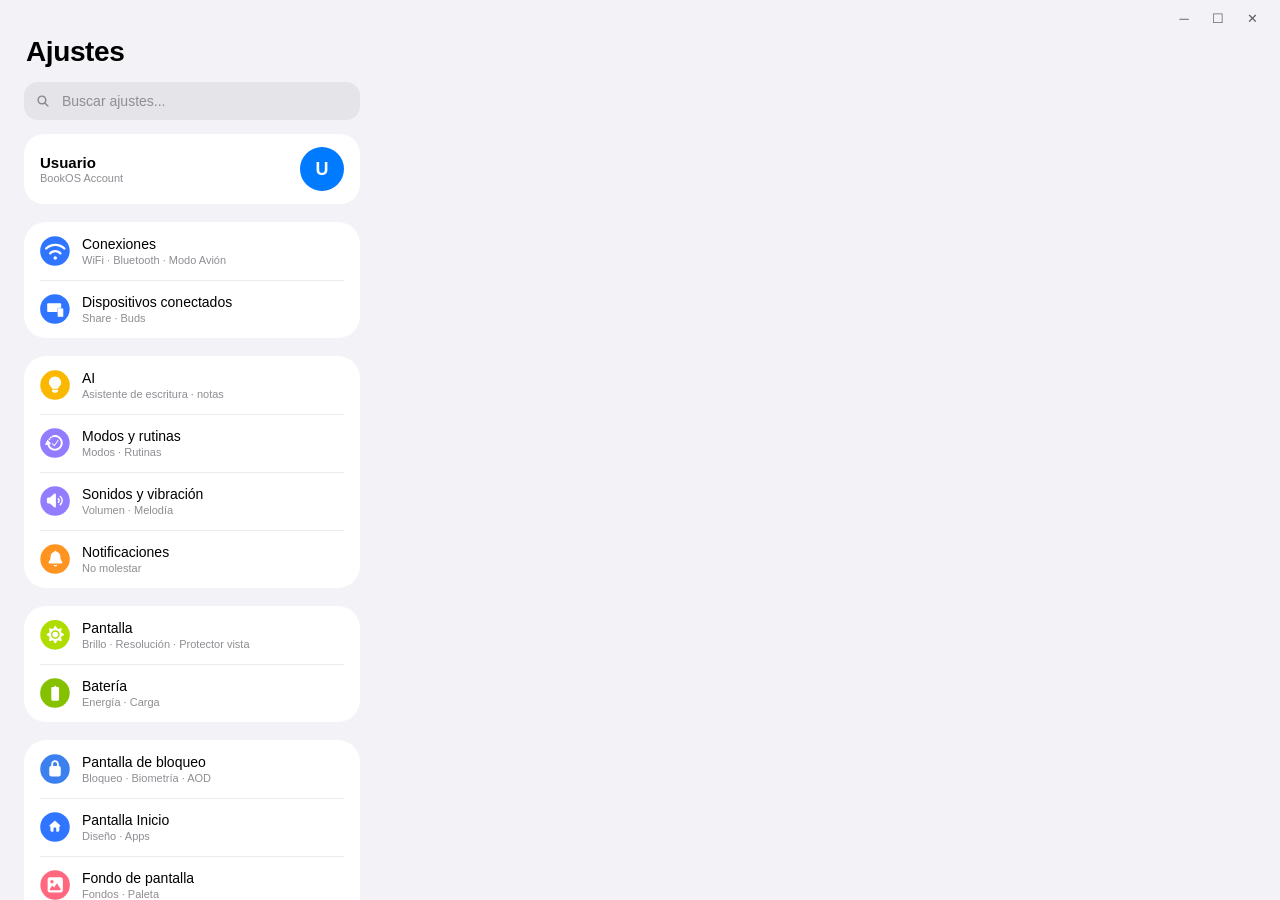
==== src/index.html @ f4a967b4 "Subiendo código fuente de BookOS" ====
<!DOCTYPE html>
<html lang="es">
<head><meta charset="UTF-8"><meta name="viewport" content="width=device-width,initial-scale=1.0"><link rel="stylesheet" href="style.css"><title>Ajustes de BookOS</title></head>
<body>
<div class="main-container" id="mc">
    <div class="titlebar" data-tauri-drag-region><div class="controls"><button id="minimize">─</button><button id="maximize">☐</button><button id="close">✕</button></div></div>
    <div class="split-view">
        <div class="sidebar" id="sidebar-panel">
            <div class="sidebar-header" data-tauri-drag-region><h1 class="header-title" data-tauri-drag-region>Ajustes</h1></div>
            <div class="search-container" id="search-box"><img src="assets/search.svg" class="search-icon-img" alt=""><input type="text" class="search-bar" id="search-in" placeholder="Buscar ajustes..." autocomplete="off"><button class="search-clear" id="search-x" style="visibility:hidden">✕</button></div>
            <div id="sb"></div><div id="no-res" class="no-results" style="display:none">No se encontraron resultados</div>
        </div>
        <div class="detail-view"><div id="app"></div></div>
    </div>
</div>
<script type="module" src="main.js"></script>
</body></html>
---- src/style.css ----
/* BookOS Settings v5 for KDE Plasma 6.6 */
:root{--bg:#f2f2f7;--card:#FFF;--tx:#000;--tx2:#8e8e93;--div:rgba(0,0,0,.08);--brd:rgba(0,0,0,.1);--hov:rgba(0,0,0,.04);--act:rgba(0,0,0,.08);--blue:#007aff;--sbg:rgba(0,0,0,.06);--toff:#e0e0e0;--green:#34c759;--red:#ff3b30;--orange:#ff9500;--yellow:#ffcc00}
:root.light-mode{--bg:#f2f2f7;--card:#FFF;--tx:#000;--tx2:#8e8e93;--div:rgba(0,0,0,.08);--brd:rgba(0,0,0,.1);--hov:rgba(0,0,0,.04);--act:rgba(0,0,0,.08);--blue:#007aff;--sbg:rgba(0,0,0,.06);--toff:#e0e0e0;--green:#34c759;--red:#ff3b30;--orange:#ff9500;--yellow:#ffcc00}
:root.dark-mode{--bg:#000;--card:#1c1c1e;--tx:#fff;--tx2:#8e8e93;--div:rgba(255,255,255,.08);--brd:rgba(255,255,255,.06);--hov:rgba(255,255,255,.06);--act:rgba(255,255,255,.1);--blue:#0a84ff;--sbg:rgba(255,255,255,.08);--toff:#48484a;--green:#30d158;--red:#ff453a;--orange:#ff9f0a;--yellow:#ffd60a}
@media(prefers-color-scheme:dark){:root:not(.light-mode){--bg:#000;--card:#1c1c1e;--tx:#fff;--tx2:#8e8e93;--div:rgba(255,255,255,.08);--brd:rgba(255,255,255,.06);--hov:rgba(255,255,255,.06);--act:rgba(255,255,255,.1);--blue:#0a84ff;--sbg:rgba(255,255,255,.08);--toff:#48484a;--green:#30d158;--red:#ff453a;--orange:#ff9f0a;--yellow:#ffd60a}}
*,*::before,*::after{box-sizing:border-box;margin:0;padding:0}
html,body{height:100%;overflow:hidden;background:transparent}
body{font-family:-apple-system,BlinkMacSystemFont,"Segoe UI","Noto Sans",Roboto,sans-serif;color:var(--tx);-webkit-font-smoothing:antialiased;text-rendering:optimizeLegibility}
.main-container{width:100%;height:100%;background:var(--bg);display:flex;flex-direction:column;overflow:hidden}
.main-container.windowed{border-radius:20px;border:1px solid var(--brd);overflow:hidden}
.titlebar{height:36px;display:flex;justify-content:flex-end;align-items:center;padding:0 12px;user-select:none;flex-shrink:0}
.controls{display:flex;gap:2px}
.controls button{background:0;border:0;color:var(--tx);font-size:13px;cursor:pointer;opacity:.6;width:32px;height:28px;border-radius:6px;display:flex;align-items:center;justify-content:center;transition:.12s}
.controls button:hover{opacity:1;background:var(--hov)}
.split-view{display:flex;flex:1;min-height:0}

/* Sidebar */
.sidebar{width:384px;flex-shrink:0;padding:0 24px 32px;overflow-y:auto;scrollbar-width:none;scroll-behavior:smooth;-webkit-overflow-scrolling:touch;overscroll-behavior-y:contain;user-select:none;-webkit-user-select:none}
.sidebar::-webkit-scrollbar{display:none}
.sidebar-header{display:flex;justify-content:space-between;align-items:center;margin-bottom:14px;padding:0 2px}
.header-title{font-size:28px;font-weight:700;letter-spacing:-.4px}
.header-action-btn{background:0;border:0;cursor:pointer;opacity:.5;width:32px;height:32px;border-radius:50%;display:flex;align-items:center;justify-content:center;transition:.12s}
.header-action-btn:hover{opacity:1;background:var(--hov)}
.icon-search{width:18px;height:18px}
@media(prefers-color-scheme:dark){.icon-search,.search-icon-img,.empty-icon,.update-icon{filter:invert(1)}}
.search-container{margin-bottom:14px;position:relative}
.search-bar{width:100%;height:38px;background:var(--sbg);border:0;border-radius:14px;padding:0 14px 0 38px;font-size:14px;color:var(--tx);outline:0;font-family:inherit}
.search-bar::placeholder{color:var(--tx2)}
.search-icon-img{position:absolute;left:12px;top:50%;transform:translateY(-50%);width:14px;height:14px;opacity:.4;pointer-events:none}
.search-clear{position:absolute;right:8px;top:50%;transform:translateY(-50%);background:0;border:0;color:var(--tx2);font-size:14px;cursor:pointer;display:flex;width:22px;height:22px;border-radius:50%;align-items:center;justify-content:center}
#sb,#sidebar-container{display:flex;flex-direction:column;gap:18px;align-items:center}

/* Sidebar Cards */
.card{background:var(--card);width:336px;max-width:336px;min-width:336px;padding:0;overflow:hidden;flex-shrink:0;border-radius:22px;display:flex;flex-direction:column}
.card-profile{border-radius:20px}
.item{display:flex;align-items:center;padding:0 16px;cursor:pointer;position:relative;transition:background .12s, transform .1s;gap:12px;height:58px;flex-shrink:0;will-change:transform}
.item:active{transform:scale(0.98) translateZ(0)}
.card-profile .item{height:70px}
.item:first-child{border-radius:inherit;border-bottom-left-radius:0;border-bottom-right-radius:0}
.item:last-child{border-radius:inherit;border-top-left-radius:0;border-top-right-radius:0}
.item:only-child{border-radius:inherit}
.item:hover{background:var(--hov)}.item:active{background:var(--act)}
.item:not(:last-child)::after{content:"";position:absolute;bottom:0;left:16px;right:16px;height:.5px;background:var(--div)}
.item:focus-visible{outline:2px solid var(--blue);outline-offset:-2px;border-radius:inherit}
.item-icon{width:30px;height:30px;flex-shrink:0;display:flex;align-items:center;justify-content:center}
.item-icon img{width:30px;height:30px;display:block;object-fit:contain}
.item-texts{display:flex;flex-direction:column;min-width:0;flex:1}
.item-texts .title{font-size:14px;font-weight:500;line-height:1.25}
.item-texts .subtitle{font-size:11px;color:var(--tx2);margin-top:1px;white-space:nowrap;overflow:hidden;text-overflow:ellipsis}
.item.active-item{background:var(--hov)}

/* Profile Card */
.card-profile .item{justify-content:space-between;height:70px;padding:0 16px}
.profile-left{display:flex;flex-direction:column;min-width:0;flex:1}
.profile-left .title{font-size:15px;font-weight:600}
.profile-left .subtitle{font-size:11px;color:var(--tx2);margin-top:1px}
.profile-avatar{width:44px;height:44px;border-radius:50%;object-fit:cover;flex-shrink:0}
.profile-avatar-placeholder{width:44px;height:44px;background:var(--blue);border-radius:50%;display:flex;align-items:center;justify-content:center;color:#fff;font-size:18px;font-weight:600;flex-shrink:0}

/* Detail View */
.detail-view{flex:1;padding:0 44px 32px;overflow-y:auto;scrollbar-width:none;min-width:0;user-select:none;-webkit-user-select:none;scroll-behavior:smooth;overscroll-behavior-y:contain;-webkit-overflow-scrolling:touch;scroll-padding-top:12px}
.detail-view::-webkit-scrollbar{display:none}
.detail-header{display:flex;align-items:center;gap:10px;margin-bottom:20px}
.back-btn{background:0;border:0;color:var(--blue);font-size:20px;cursor:pointer;padding:4px;border-radius:8px;display:flex;align-items:center;line-height:1;transition:.12s}
.back-btn:hover{background:var(--hov)}
.detail-title{font-size:22px;font-weight:700;letter-spacing:-.3px}
.empty-state{height:100%;display:flex;flex-direction:column;align-items:center;justify-content:center;color:var(--tx2);font-size:14px;gap:14px}
.empty-icon{width:56px;height:56px;opacity:.25}

/* Detail Cards */
.detail-card{background:var(--card);border-radius:25px;margin-bottom:16px;overflow:hidden}
.detail-item{display:flex;flex-direction:column;justify-content:center;padding:14px 20px;min-height:48px;position:relative;transition:background .12s}
[style*="cursor:pointer"].detail-item:hover,[style*="cursor: pointer"].detail-item:hover{background:var(--hov)}
[style*="cursor:pointer"].detail-item:active,[style*="cursor: pointer"].detail-item:active{background:var(--act)}
.detail-item:not(:last-child)::after{content:"";position:absolute;bottom:0;left:20px;right:20px;height:.5px;background:var(--div)}
.detail-item-row{flex-direction:row;justify-content:space-between;align-items:center}
.detail-texts{display:flex;flex-direction:column;flex:1;min-width:0}
.dt{font-size:14px;font-weight:500}.ds{font-size:11px;color:var(--tx2);margin-top:2px}
.section-header{font-size:12px;font-weight:500;color:var(--tx2);margin:18px 0 8px 6px}
.section-header-row{display:flex;align-items:center;justify-content:space-between;margin:18px 0 8px 6px}
.section-header-row .section-header{margin:0}
.refresh-btn{display:flex;align-items:center;gap:5px;background:none;border:1px solid var(--div);border-radius:20px;padding:4px 12px;font-size:11px;font-weight:500;color:var(--blue);cursor:pointer;transition:.15s}
.refresh-btn:hover{background:var(--hover)}
.refresh-btn:disabled{opacity:.5;cursor:default}
.refresh-btn svg{flex-shrink:0}
.refresh-btn.spinning svg{animation:spin .8s linear infinite}
@keyframes spin{to{transform:rotate(360deg)}}

/* Toggle */
.toggle-switch{width:46px;height:28px;background:var(--toff);border-radius:14px;position:relative;cursor:pointer;transition:background .25s;flex-shrink:0}
.toggle-switch.active{background:var(--blue)}
.toggle-switch::after{content:"";position:absolute;width:22px;height:22px;background:#fff;border-radius:50%;top:3px;left:3px;transition:transform .25s cubic-bezier(.4,0,.2,1);box-shadow:0 1px 3px rgba(0,0,0,.2)}
.toggle-switch.active::after{transform:translateX(18px)}

/* Slider */
.slider-container{padding:6px 0 2px;display:flex;align-items:center;gap:12px}
.slider-label{font-size:12px;color:var(--tx2);min-width:36px;text-align:right;font-variant-numeric:tabular-nums}
input[type="range"]{-webkit-appearance:none;appearance:none;width:100%;height:4px;background:var(--toff);border-radius:2px;outline:0;cursor:pointer}
input[type="range"]::-webkit-slider-thumb{-webkit-appearance:none;height:20px;width:20px;border-radius:50%;background:#fff;cursor:pointer;box-shadow:0 1px 4px rgba(0,0,0,.25)}
input[type="range"].filled{background:linear-gradient(to right,var(--blue) var(--fill,50%),var(--toff) var(--fill,50%))}

/* Signal bars */
.signal-bars{display:flex;align-items:flex-end;gap:2px;height:16px}
.signal-bar{width:3px;background:var(--tx2);border-radius:1px;opacity:.2}
.signal-bar.active{opacity:1;background:var(--tx)}
.signal-bar:nth-child(1){height:4px}.signal-bar:nth-child(2){height:8px}.signal-bar:nth-child(3){height:12px}.signal-bar:nth-child(4){height:16px}

/* ── CONEXIONES ── */
/* Main toggle rows */
.conn-main-row{display:flex;align-items:center;justify-content:space-between;padding:14px 20px;position:relative;gap:12px}
.conn-main-row:not(:last-child)::after{content:"";position:absolute;bottom:0;left:20px;right:20px;height:.5px;background:var(--div)}
.conn-main-left{display:flex;flex-direction:column;gap:2px}
.conn-main-title{font-size:15px;font-weight:500}
.conn-main-sub{font-size:12px;color:var(--tx2);transition:color .2s}
.conn-sub-active{color:var(--blue)!important;font-weight:500}
.conn-main-clickable{display:flex;align-items:center;flex:1;cursor:pointer;gap:8px;padding:0;border-radius:8px;transition:background .12s;min-width:0}
.conn-main-clickable:hover{background:var(--hov)}
.conn-bt-hint{font-size:12px;color:var(--tx2);padding:0 20px 4px;margin:0}

/* Network items (WiFi + BT shared) */
.conn-net-item{display:flex;align-items:center;gap:14px;padding:13px 18px;cursor:pointer;transition:background .12s;position:relative}
.conn-net-item:not(:last-child)::after{content:"";position:absolute;bottom:0;left:18px;right:18px;height:.5px;background:var(--div)}
.conn-net-item:hover{background:var(--hov)}
.conn-net-item.conn-net-active{cursor:default}
.conn-net-icon{display:flex;flex-direction:column;align-items:center;gap:2px;flex-shrink:0;width:36px}
.wifi-band-badge{font-size:9px;font-weight:700;letter-spacing:.3px;line-height:1}
.conn-net-info{flex:1;min-width:0;display:flex;flex-direction:column;gap:2px}
.conn-net-name{font-size:14px;font-weight:500;white-space:nowrap;overflow:hidden;text-overflow:ellipsis}
.conn-net-name.active{color:var(--blue)}
.conn-net-sub{font-size:11px;color:var(--tx2)}
.conn-gear-btn{background:none;border:none;padding:6px;cursor:pointer;border-radius:8px;display:flex;align-items:center;justify-content:center;flex-shrink:0;transition:.12s}
.conn-gear-btn:hover{background:var(--hov)}

/* BT device items */
.conn-bt-item{display:flex;align-items:center;gap:14px;padding:13px 18px;position:relative}
.conn-bt-item:not(:last-child)::after{content:"";position:absolute;bottom:0;left:18px;right:18px;height:.5px;background:var(--div)}
.conn-bt-icon{width:36px;height:36px;display:flex;align-items:center;justify-content:center;flex-shrink:0}
.conn-bt-info{flex:1;min-width:0;display:flex;flex-direction:column;gap:2px}
.conn-bt-name{font-size:14px;font-weight:500}
.conn-bt-sub{font-size:11px;color:var(--tx2)}
.conn-bt-connected .conn-bt-sub{color:var(--blue)}

/* WiFi password dialog */
.wifi-dialog{padding:14px 20px;display:flex;flex-direction:column;gap:10px;background:var(--hov)}
.wifi-dialog input{height:36px;background:var(--sbg);border:0;border-radius:12px;padding:0 14px;font-size:14px;color:var(--tx);outline:0;font-family:inherit}
.wifi-dialog input:focus{box-shadow:0 0 0 2px var(--blue)}
.wifi-dialog-btns{display:flex;gap:8px;justify-content:flex-end}
/* WiFi detail page */
.wifi-detail-hero{display:flex;flex-direction:column;align-items:center;gap:6px;padding:24px 20px 16px}
.wifi-detail-icon{width:60px;height:60px;border-radius:18px;background:var(--blue);display:flex;align-items:center;justify-content:center;margin-bottom:4px}
.wifi-detail-ssid{font-size:20px;font-weight:700;text-align:center}
.wifi-detail-status{font-size:13px;color:var(--blue);font-weight:500}
.wifi-detail-row{display:flex;align-items:center;justify-content:space-between;padding:13px 20px;position:relative}
.wifi-detail-row:not(:last-child)::after{content:"";position:absolute;bottom:0;left:20px;right:20px;height:.5px;background:var(--div)}
.wifi-detail-label{font-size:14px;color:var(--tx2)}
.wifi-detail-val{font-size:14px;font-weight:500;color:var(--tx);text-align:right;max-width:55%;word-break:break-all}
.wifi-pw-row{display:flex;align-items:center;justify-content:space-between;padding:13px 20px}
.wifi-pw-val{font-size:14px;font-weight:500;font-family:monospace;letter-spacing:1px;color:var(--tx);max-width:55%;word-break:break-all;text-align:right}
.wifi-eye-btn{background:none;border:none;cursor:pointer;color:var(--tx2);padding:4px 0 4px 12px;display:flex;align-items:center;flex-shrink:0}
.btn-forget{width:100%;margin-top:4px;height:50px;border-radius:16px;border:none;background:#d32f2f;color:#fff;font-size:15px;font-weight:600;cursor:pointer;font-family:inherit;transition:.12s}
.btn-forget:hover{filter:brightness(1.1)}
.btn{border:0;border-radius:12px;padding:8px 18px;font-size:13px;font-weight:600;cursor:pointer;font-family:inherit;transition:.12s}
.btn-primary{background:var(--blue);color:#fff}.btn-primary:hover{opacity:.85}
.btn-secondary{background:var(--hov);color:var(--tx)}
.btn-sm{padding:6px 14px;font-size:12px;border-radius:10px}

/* ═══════════════════════════════════════════════════════════ */
/* ── BATTERY (Samsung Galaxy Style — thin bars) ──────────── */
/* ═══════════════════════════════════════════════════════════ */
.bat-page-wrap{max-width:100%}
.bat-hero{display:flex;flex-direction:column;gap:6px;padding:28px 20px 14px;margin-bottom:0}
.bat-time-big{font-size:28px;font-weight:700;letter-spacing:-.3px;line-height:1.2}
.bat-time-num{font-size:34px;font-weight:700;letter-spacing:-.5px;font-style:italic}
.bat-time-label{font-size:22px;font-weight:400;letter-spacing:-.2px}
.bat-sub{font-size:14px;color:var(--tx2);margin-top:1px}
.bat-level-bar{height:13px;background:#E3E3E3;border-radius:20px;overflow:visible;margin:14px 0 6px;position:relative}
.dark-mode .bat-level-bar{background:#696969}
@media(prefers-color-scheme:dark){:root:not(.light-mode) .bat-level-bar{background:#696969}}
.bat-level-fill{height:100%;border-radius:20px;transition:width 1.2s cubic-bezier(.4,0,.2,1)}
.bat-limit-marker{position:absolute;top:-3px;bottom:-3px;width:2px;background:#30CF00;border-radius:1px;transform:translateX(-50%);opacity:.7}
.bat-level-fill.green{background:#30CF00}.bat-level-fill.orange{background:#30CF00}.bat-level-fill.red{background:#30CF00}
.bat-full-info{font-size:13px;color:var(--tx2);padding:0 20px 20px}

/* Battery chart — THIN bars like Samsung */
.bat-chart{background:var(--card);border-radius:25px;padding:24px 24px 20px;margin-bottom:16px;display:flex;flex-direction:column}
.bat-bar{cursor:default}
.bat-bar-tip{position:fixed;z-index:9999;background:#1c1c1e;color:#fff;font-size:11px;font-weight:600;padding:4px 10px;border-radius:8px;pointer-events:none;display:none;box-shadow:0 2px 12px rgba(0,0,0,.4);white-space:nowrap}
.chart-title{font-size:18px;color:var(--tx);margin-bottom:4px;font-weight:700}
.chart-subtitle{font-size:11px;color:var(--tx2);margin-bottom:10px}
.chart-bars-container{display:flex;align-items:flex-end;justify-content:space-between;height:100px;gap:1px;padding-top:18px;position:relative}
.chart-bars-container::before{content:"100";position:absolute;top:0;right:calc(100% + 6px);font-size:9px;color:var(--tx2)}
.chart-bars-container::after{content:"";position:absolute;top:10px;left:0;right:0;height:.5px;background:var(--div)}
.chart-bars-container .mid-line{position:absolute;top:50%;left:0;right:0;height:.5px;background:var(--div)}
.chart-bars-container .zero-line{position:absolute;bottom:0;left:0;right:0;height:.5px;background:var(--div)}
.chart-bars-container .zero-line::after{content:"0";position:absolute;bottom:-2px;right:calc(100% + 6px);font-size:9px;color:var(--tx2)}
.chart-x-labels{display:flex;justify-content:space-between;margin-top:6px;font-size:9px;color:var(--tx2);padding:0 2px}
.bat-bar-col{flex:1;height:100%;display:flex;align-items:flex-end;justify-content:center;position:relative}
.bat-bar-fill{width:3px;background:var(--blue);border-radius:1.5px 1.5px 0 0;min-height:1px;transition:height .5s cubic-bezier(.4,0,.2,1);opacity:.85}
.bat-bar-col:hover .bat-bar-fill{opacity:1;width:5px;background:var(--green)}
.bat-bar-tooltip{position:absolute;bottom:calc(100% + 6px);left:50%;transform:translateX(-50%);background:rgba(0,0,0,.85);color:#fff;font-size:10px;padding:3px 7px;border-radius:6px;opacity:0;pointer-events:none;transition:.15s;white-space:nowrap;z-index:10}
.bat-bar-col:hover .bat-bar-tooltip{opacity:1}
.chart-legend{display:flex;gap:16px;margin-top:10px;font-size:10px;color:var(--tx2)}
.bat-chart-legend{display:grid;grid-template-columns:1fr 1fr;gap:8px 24px;margin-top:14px;font-size:12px;color:var(--tx2)}
.chart-legend-dot{width:8px;height:8px;border-radius:50%;display:inline-block;margin-right:4px;vertical-align:middle}
/* Battery stats chips row */
.bat-stats-row{display:flex;flex-wrap:wrap;gap:8px;margin:0 0 12px;padding:0 4px}
.bat-stat-chip{background:var(--card);border-radius:14px;padding:8px 14px;display:flex;flex-direction:column;gap:2px;min-width:72px}
.bat-stat-label{font-size:11px;color:var(--tx2);font-weight:500}
.bat-stat-val{font-size:15px;font-weight:700;letter-spacing:-.2px}

/* Perf modes */
.perf-modes{display:flex;gap:10px;margin-bottom:16px}
.perf-mode-card{flex:1;background:var(--card);border-radius:18px;padding:14px 10px;text-align:center;cursor:pointer;transition:.15s;border:2px solid transparent}
.perf-mode-card.active{border-color:var(--blue)}
.perf-mode-card:hover{background:var(--hov)}
.perf-mode-icon{font-size:20px;margin-bottom:4px}.perf-mode-name{font-size:12px;font-weight:600}.perf-mode-desc{font-size:10px;color:var(--tx2);margin-top:2px}
/* Performance icons: dark in light mode, white in dark mode */
.perf-icon-img{transition:filter .2s;display:block;margin:0 auto}
.light-mode .perf-icon-img,:root:not(.dark-mode) .perf-icon-img{filter:brightness(0) opacity(.35)}
.light-mode .perf-mode-card.active .perf-icon-img,:root:not(.dark-mode) .perf-mode-card.active .perf-icon-img{filter:none}
.dark-mode .perf-icon-img{filter:brightness(0) invert(1) opacity(.5)}
.dark-mode .perf-mode-card.active .perf-icon-img{filter:brightness(0) invert(1)}
.buds-model-icon{transition:filter .2s}
.dark-mode .buds-model-icon{filter:brightness(0) invert(1)}
@media(prefers-color-scheme:dark){:root:not(.light-mode) .buds-model-icon{filter:brightness(0) invert(1)}}
.gb-badge{display:inline-flex;align-items:center;gap:5px;background:linear-gradient(135deg,#1428a0,#0a84ff);color:#fff;font-size:11px;font-weight:600;padding:4px 10px;border-radius:8px;margin-bottom:14px}

/* ═══════════════════════════════════════════════════════════ */
/* ── DISPLAY (Samsung Galaxy Style — grouped cards) ──────── */
/* ═══════════════════════════════════════════════════════════ */
.display-mode-row{display:flex;gap:12px;margin-bottom:16px}
.display-mode-card{flex:1;background:var(--card);border-radius:18px;padding:18px 14px;text-align:center;cursor:pointer;border:2px solid transparent;transition:transform .1s, background .15s, border-color .15s;display:flex;flex-direction:column;align-items:center;gap:8px;will-change:transform}
.display-mode-card.active{border-color:transparent}
.display-mode-card:hover{background:var(--hov)}
.display-mode-card:active{transform:scale(0.97) translateZ(0)}
.display-mode-preview{width:44px;height:32px;border-radius:8px;border:2px solid var(--div);display:flex;align-items:center;justify-content:center;font-size:14px}
.display-mode-preview.light-preview{background:#f5f5f7;color:#222}
.display-mode-preview.dark-preview{background:#1c1c1e;color:#fff}
.display-mode-label{font-size:12px;font-weight:500}
.display-mode-sub{font-size:10px;color:var(--tx2);margin-top:-4px;max-width:100%;overflow:hidden;text-overflow:ellipsis;white-space:nowrap}
.display-mode-radio{width:18px;height:18px;border-radius:50%;border:2px solid var(--tx2);display:flex;align-items:center;justify-content:center}
.display-mode-card.active .display-mode-radio{border-color:var(--blue);background:var(--blue)}
.display-mode-card.active .display-mode-radio::after{content:"";width:8px;height:8px;border-radius:50%;background:#fff}

/* Resolution picker */
.res-list{background:var(--card);border-radius:25px;overflow:hidden;margin-bottom:16px}
.res-item{padding:14px 20px;font-size:15px;font-weight:500;cursor:pointer;position:relative;transition:background .12s;display:flex;justify-content:space-between;align-items:center}
.res-item:hover{background:var(--hov)}
.res-item.active{color:var(--blue)}
.res-item.active::after{content:"✓";font-size:16px;font-weight:700;color:var(--blue)}
.res-item:not(:last-child)::before{content:"";position:absolute;bottom:0;left:20px;right:20px;height:.5px;background:var(--div)}

/* Theme grid */
.theme-grid{display:grid;grid-template-columns:repeat(auto-fill,minmax(130px,1fr));gap:10px;margin-bottom:16px}
.theme-card{background:var(--card);border-radius:16px;padding:12px;cursor:pointer;border:2px solid transparent;transition:.15s;text-align:center}
.theme-card.active{border-color:var(--blue)}
.theme-card:hover{background:var(--hov)}
.theme-preview{height:28px;border-radius:8px;margin-bottom:6px}
.theme-name{font-size:11px;font-weight:500}

/* ═══════════════════════════════════════════════════════════ */
/* ── UPDATES (Apple / Windows Hybrid — Progress Bars) ────── */
/* ═══════════════════════════════════════════════════════════ */
.update-hero{background:var(--card);border-radius:25px;padding:32px 24px;margin-bottom:16px;display:flex;flex-direction:column;align-items:center;text-align:center;gap:14px;position:relative;overflow:hidden}
.update-icon-wrapper{width:72px;height:72px;background:var(--sbg);border-radius:20px;display:flex;align-items:center;justify-content:center}
.update-icon{width:36px;height:36px;color:var(--blue)}
.update-icon.spinning{animation:spin 1s cubic-bezier(0.4,0,0.2,1) infinite;will-change:transform;transform:translateZ(0)}
.update-count{font-size:22px;font-weight:700;line-height:1.2}
.update-label{font-size:13px;color:var(--tx2);max-width:85%;line-height:1.4}
.update-big-btn{background:var(--blue);color:#fff;border:0;border-radius:20px;padding:12px 28px;font-size:15px;font-weight:600;cursor:pointer;transition:.15s;box-shadow:0 4px 12px rgba(0,122,255,0.3)}
.update-big-btn:hover{transform:translateY(-2px);box-shadow:0 6px 16px rgba(0,122,255,0.4)}
.update-big-btn:active{transform:translateY(1px)}
.update-big-btn:disabled{opacity:.6;cursor:not-allowed;transform:none;box-shadow:none}
.update-big-btn.secondary{background:var(--hov);color:var(--tx);box-shadow:none}

/* OS Update Card (Apple style) */
.os-update-card{background:var(--card);border-radius:25px;padding:24px;margin-bottom:16px;display:flex;gap:18px;align-items:flex-start}
.os-update-icon{width:56px;height:56px;border-radius:14px;background:linear-gradient(135deg,#1428a0,#0a84ff);display:flex;align-items:center;justify-content:center;flex-shrink:0}
.os-update-icon img{width:32px;height:32px;filter:brightness(10)}
.os-update-info{flex:1;display:flex;flex-direction:column;gap:4px}
.os-update-name{font-size:16px;font-weight:700}
.os-update-version{font-size:12px;color:var(--tx2)}
.os-update-desc{font-size:12px;color:var(--tx2);line-height:1.4;margin-top:4px}
.os-update-actions{display:flex;gap:8px;margin-top:10px;align-items:center}

/* Progress bar */
.progress-container{width:100%;margin-top:8px}
.progress-bar-bg{height:6px;background:var(--toff);border-radius:3px;overflow:hidden;position:relative}
.progress-bar-fill{height:100%;background:var(--blue);border-radius:3px;transition:width .3s cubic-bezier(0.4,0,0.2,1);width:0;will-change:width,transform}
.progress-bar-fill.indeterminate{width:30%;animation:indeterminate 1.5s ease-in-out infinite}
.progress-text{font-size:11px;color:var(--tx2);margin-top:4px;text-align:center}
@keyframes indeterminate{0%{transform:translateX(-100%);width:30%}50%{transform:translateX(150%);width:40%}100%{transform:translateX(400%);width:30%}}

/* Update package list */
.pkg-list{max-height:300px;overflow-y:auto;scrollbar-width:thin}
.pkg-item{display:flex;justify-content:space-between;align-items:center;padding:11px 20px;font-size:13px;position:relative}
.pkg-item:not(:last-child)::after{content:"";position:absolute;bottom:0;left:20px;right:20px;height:.5px;background:var(--div)}
.pkg-name{font-weight:500;flex:1;min-width:0;overflow:hidden;text-overflow:ellipsis;white-space:nowrap}
.pkg-ver{color:var(--tx2);font-size:11px;font-variant-numeric:tabular-nums;flex-shrink:0;margin-left:8px}
.pkg-count-badge{background:var(--blue);color:#fff;font-size:10px;font-weight:700;padding:2px 7px;border-radius:10px;margin-left:6px}

/* Tabs */
.tabs{display:flex;gap:4px;margin-bottom:16px}
.tab{padding:8px 18px;border-radius:12px;font-size:13px;font-weight:500;cursor:pointer;background:var(--card);color:var(--tx2);border:0;font-family:inherit;transition:.12s;display:flex;align-items:center;gap:4px}
.tab.active{background:var(--blue);color:#fff}
.tab.active .pkg-count-badge{background:rgba(255,255,255,.25)}

/* Select dropdown */
.sel{background:var(--sbg);border:1.5px solid var(--div);border-radius:12px;padding:10px 36px 10px 14px;font-size:14px;color:var(--tx);font-family:inherit;cursor:pointer;outline:0;width:100%;-webkit-appearance:none;appearance:none;transition:.15s;background-image:url("data:image/svg+xml,%3Csvg xmlns='http://www.w3.org/2000/svg' width='16' height='16' viewBox='0 0 24 24' fill='none' stroke='%23888' stroke-width='2' stroke-linecap='round'%3E%3Cpath d='M6 9l6 6 6-6'/%3E%3C/svg%3E");background-repeat:no-repeat;background-position:right 10px center}
.sel:hover{border-color:var(--blue)}
.sel:focus{border-color:var(--blue);box-shadow:0 0 0 3px color-mix(in srgb,var(--blue) 18%,transparent)}
.sel option{background:var(--card);color:var(--tx);padding:8px}

/* Loading */
.loading{display:flex;align-items:center;justify-content:center;padding:32px;color:var(--tx2);font-size:13px}
.spinner{width:18px;height:18px;border:2.5px solid var(--toff);border-top-color:var(--blue);border-radius:50%;animation:spin .6s linear infinite;margin-right:10px}

/* Skeleton Loaders */
.skeleton{background:var(--card);border-radius:25px;margin-bottom:16px;overflow:hidden;padding:16px 20px}
.skeleton-line{height:14px;background:var(--sbg);border-radius:7px;margin-bottom:12px;animation:shimmer 1.5s ease-in-out infinite;background-size:200% 100%;background-image:linear-gradient(90deg,var(--sbg) 25%,var(--hov) 50%,var(--sbg) 75%)}
.skeleton-line.w60{width:60%}.skeleton-line.w40{width:40%}.skeleton-line.w80{width:80%}.skeleton-line.w100{width:100%}
.skeleton-line.thick{height:22px;margin-bottom:16px;border-radius:11px}
.skeleton-bar-row{display:flex;gap:2px;align-items:flex-end;height:80px;margin-top:10px}
.skeleton-bar{flex:1;width:3px;background:var(--sbg);border-radius:2px 2px 0 0;animation:shimmer 1.5s ease-in-out infinite;background-size:200% 100%;background-image:linear-gradient(90deg,var(--sbg) 25%,var(--hov) 50%,var(--sbg) 75%);will-change:background-position,transform}
@keyframes shimmer{0%{background-position:200% 0}100%{background-position:-200% 0}}

/* Toast Notifications */
.toast-container{position:fixed;bottom:24px;left:50%;transform:translateX(-50%);z-index:9999;display:flex;flex-direction:column;gap:8px;align-items:center;pointer-events:none}
.toast{background:var(--card);color:var(--tx);padding:10px 20px;border-radius:14px;font-size:13px;font-weight:500;box-shadow:0 4px 20px rgba(0,0,0,.15);pointer-events:auto;animation:toastIn .3s cubic-bezier(.4,0,.2,1),toastOut .3s cubic-bezier(.4,0,.2,1) 2.5s forwards;display:flex;align-items:center;gap:8px;backdrop-filter:blur(20px)}
.toast-icon{font-size:16px;flex-shrink:0}
@keyframes toastIn{from{opacity:0;transform:translateY(16px) scale(0.95)}to{opacity:1;transform:translateY(0) scale(1)}}
@keyframes toastOut{from{opacity:1;transform:translateY(0) scale(1)}to{opacity:0;transform:translateY(-8px) scale(0.95)}}

/* Wallpaper grid */
.wallpaper-grid{display:grid;grid-template-columns:repeat(auto-fill,minmax(160px,1fr));gap:12px;margin-bottom:16px}

/* App defaults */
.app-default-item{display:flex;align-items:center;gap:14px;padding:14px 20px;position:relative}
.app-default-item:not(:last-child)::after{content:"";position:absolute;bottom:0;left:20px;right:20px;height:.5px;background:var(--div)}
.app-default-icon{font-size:24px;width:36px;height:36px;display:flex;align-items:center;justify-content:center;background:var(--sbg);border-radius:10px;flex-shrink:0}
.app-default-info{flex:1;display:flex;flex-direction:column}
.app-default-name{font-size:14px;font-weight:500}
.app-default-current{font-size:11px;color:var(--tx2);margin-top:1px}

@keyframes spin{to{transform:rotate(360deg)}}
.card.hidden,.item.hidden{display:none}
.no-results{text-align:center;padding:32px;color:var(--tx2);font-size:13px}
@keyframes fadeIn{from{opacity:0;transform:translateY(12px) scale(.99)}to{opacity:1;transform:translateY(0) scale(1)}}
#app>div{animation:fadeIn .22s cubic-bezier(0.25,0.46,0.45,0.94);transform-origin:top center}
.detail-card{transform:translateZ(0);will-change:transform}
.detail-card:nth-child(1){animation:fadeIn .18s cubic-bezier(0.25,0.46,0.45,0.94)}
.detail-card:nth-child(2){animation:fadeIn .22s cubic-bezier(0.25,0.46,0.45,0.94) 30ms both}
.detail-card:nth-child(3){animation:fadeIn .22s cubic-bezier(0.25,0.46,0.45,0.94) 55ms both}
.detail-card:nth-child(4){animation:fadeIn .22s cubic-bezier(0.25,0.46,0.45,0.94) 75ms both}
.detail-card:nth-child(n+5){animation:fadeIn .22s cubic-bezier(0.25,0.46,0.45,0.94) 90ms both}
@keyframes pulse{0%,100%{transform:scale(1)}50%{transform:scale(1.15)}}
@keyframes barGrow{from{height:0}to{height:var(--target-h)}}
.bat-bar-fill.animate{animation:barGrow .5s cubic-bezier(.4,0,.2,1) forwards}

/* Wallpaper Previews (Samsung Style) */
.wp-hero { display: flex; gap: 16px; margin-bottom: 24px; padding:0 4px }
.wp-hero .date { font-size: 13px; font-weight: 500; text-align: center; margin-top: 24px; color: rgba(255,255,255,0.9) }
.wp-hero .clock { font-size: 52px; font-weight: 700; text-align: center; margin-top: -6px; letter-spacing: -2px; font-family: -apple-system, sans-serif; color: #fff }
.wp-preview-card { flex: 1; aspect-ratio: 9/19; border-radius: 20px; background-size: cover; background-position: center; position: relative; overflow: hidden; display: flex; flex-direction: column; justify-content: space-between; text-shadow: 0 1px 6px rgba(0,0,0,0.4); box-shadow: 0 8px 24px rgba(0,0,0,0.15) }
.wp-preview-card.home { display: flex; align-items: flex-end; justify-content: center; padding-bottom: 24px }
.wp-dock { background: rgba(255,255,255,0.2); backdrop-filter: blur(20px); height: 50px; background-blend-mode: overlay; width: calc(100% - 40px); border-radius: 25px; display: flex; align-items: center; justify-content: space-evenly }
.wp-dock-icon { width: 34px; height: 34px; background: rgba(255,255,255,0.8); border-radius: 10px; box-shadow: 0 2px 8px rgba(0,0,0,0.1) }
.wp-big-btn { background: var(--card); color: var(--tx); border: 0; border-radius: 22px; padding: 18px 24px; font-size: 16px; font-weight: 500; cursor: pointer; transition: .12s; width: 100%; text-align: left; margin-bottom: 16px; will-change: transform; display:block }
.wp-big-btn:hover { background: var(--hov); }
.wp-big-btn:active { transform: scale(0.98) translateZ(0) }

/* ═══════════════════════════════════════════════════════════ */
/* ── DIALOG (replaces browser confirm()) ──────────────────── */
/* ═══════════════════════════════════════════════════════════ */
.bk-overlay{position:fixed;inset:0;background:rgba(0,0,0,.45);backdrop-filter:blur(6px);-webkit-backdrop-filter:blur(6px);z-index:9500;display:flex;align-items:center;justify-content:center;animation:fadeInOverlay .15s ease}
.bk-dialog{background:var(--card);border-radius:26px;padding:28px 24px 20px;width:min(310px,88vw);display:flex;flex-direction:column;gap:6px;box-shadow:0 20px 56px rgba(0,0,0,.3);animation:modalPop .2s cubic-bezier(.34,1.4,.64,1)}
.bk-dialog-title{font-size:17px;font-weight:700;text-align:center;line-height:1.3;margin-bottom:2px}
.bk-dialog-msg{font-size:13px;color:var(--tx2);text-align:center;line-height:1.5}
.bk-dialog-btns{display:flex;gap:10px;margin-top:12px}
.bk-dbtn{flex:1;height:48px;border-radius:14px;border:none;font-size:15px;font-weight:600;cursor:pointer;transition:.12s;font-family:inherit}
.bk-dbtn.cancel{background:var(--sbg);color:var(--tx)}
.bk-dbtn.cancel:hover{filter:brightness(1.06)}
.bk-dbtn.confirm{background:var(--blue);color:#fff}
.bk-dbtn.confirm:hover{filter:brightness(1.1)}
.bk-dbtn.danger{background:#d32f2f;color:#fff}
.bk-dbtn.danger:hover{filter:brightness(1.1)}

/* ── SUDO MODAL (Native-style password prompt) ───────────── */
/* ═══════════════════════════════════════════════════════════ */
.sudo-modal-overlay{position:fixed;inset:0;background:rgba(0,0,0,.55);backdrop-filter:blur(12px);-webkit-backdrop-filter:blur(12px);z-index:10000;display:flex;align-items:center;justify-content:center;animation:fadeInOverlay .2s ease}
@keyframes fadeInOverlay{from{opacity:0}to{opacity:1}}
.sudo-modal{background:var(--card);border-radius:26px;padding:28px 24px 20px;max-width:340px;width:90%;display:flex;flex-direction:column;align-items:stretch;gap:10px;box-shadow:0 24px 48px rgba(0,0,0,.3);animation:modalPop .25s cubic-bezier(.34,1.4,.64,1)}
@keyframes modalPop{from{opacity:0;transform:scale(.92) translateY(12px)}to{opacity:1;transform:scale(1) translateY(0)}}
.sudo-icon{font-size:38px;margin-bottom:2px;text-align:center}
.sudo-title{font-size:17px;font-weight:700;text-align:center}
.sudo-desc{font-size:13px;color:var(--tx2);text-align:center;line-height:1.45}
.sudo-pw-wrap{position:relative;width:100%}
.sudo-input{width:100%;height:48px;background:var(--sbg);border:1.5px solid transparent;border-radius:14px;padding:0 44px 0 16px;font-size:15px;color:var(--tx);outline:0;font-family:inherit;transition:border-color .15s;box-sizing:border-box}
.sudo-input:focus{border-color:var(--blue)}
.sudo-eye{position:absolute;right:12px;top:50%;transform:translateY(-50%);background:none;border:none;cursor:pointer;color:var(--tx2);display:flex;align-items:center;padding:4px}
.sudo-btns{display:flex;gap:8px;margin-top:4px}
.sudo-btns .bk-dbtn{flex:1}



/* ═══════════════════════════════════════════════════════════ */
/* ── MODES & ROUTINES ────────────────────────────────────── */
/* ═══════════════════════════════════════════════════════════ */

/* Mode cards — 4-column horizontal strip */
.modos-grid{display:grid;grid-template-columns:repeat(4,1fr);gap:10px;margin-bottom:20px}
.modo-card{background:var(--card);border-radius:16px;padding:16px 14px;display:flex;align-items:center;gap:12px;cursor:pointer;transition:background .12s,box-shadow .12s,transform .1s;border:1.5px solid transparent}
.modo-card:hover{background:var(--hov);box-shadow:0 2px 10px rgba(0,0,0,.07)}
.modo-card:active{transform:scale(.97)}
.modo-card.active{border-color:var(--blue);background:rgba(0,122,255,.06)}
.modo-icon{width:40px;height:40px;border-radius:12px;display:flex;align-items:center;justify-content:center;flex-shrink:0}
.modo-info{display:flex;flex-direction:column;gap:2px;min-width:0}
.modo-name{font-size:13px;font-weight:700}
.modo-desc{font-size:11px;color:var(--tx2);line-height:1.3;white-space:nowrap;overflow:hidden;text-overflow:ellipsis}

/* Routine list */
.routine-item{padding:13px 18px;border-bottom:1px solid var(--div);display:flex;flex-direction:column;gap:7px}
.routine-item:last-child{border-bottom:none}
.routine-item-main{display:flex;align-items:center;justify-content:space-between;gap:10px}
.routine-item-info{display:flex;flex-direction:column;gap:2px;flex:1;min-width:0}
.routine-item-name{font-size:14px;font-weight:600;white-space:nowrap;overflow:hidden;text-overflow:ellipsis}
.routine-item-desc{font-size:11px;color:var(--tx2);white-space:nowrap;overflow:hidden;text-overflow:ellipsis}
.routine-item-actions{display:flex;align-items:center;gap:4px;flex-shrink:0}
.routine-item-chips{display:flex;flex-wrap:wrap;gap:4px}
.routine-chip{font-size:11px;font-weight:500;padding:2px 8px;border-radius:20px;white-space:nowrap}
.routine-chip-trigger{background:rgba(10,132,255,.12);color:var(--blue)}
.routine-chip-action{background:rgba(48,209,88,.12);color:var(--green)}
.routine-add-wrap{padding:10px 0 4px}

/* Icon buttons (run / edit / delete in routine row) */
.rb-icon-btn{display:flex;align-items:center;justify-content:center;width:28px;height:28px;border-radius:8px;border:none;background:transparent;cursor:pointer;color:var(--tx2);transition:background .1s,color .1s}
.rb-icon-btn:hover{background:var(--sbg);color:var(--tx)}
.rb-btn-run:hover{color:var(--green)}
.rb-btn-delete:hover{background:rgba(255,59,48,.1);color:var(--red)}

/* "Nueva rutina" button */
.rb-new-btn{display:inline-flex;align-items:center;gap:7px;padding:8px 16px;background:var(--blue);color:#fff;border:none;border-radius:10px;font-size:13px;font-weight:600;cursor:pointer;transition:opacity .12s}
.rb-new-btn:hover{opacity:.88}
.rb-new-btn svg{flex-shrink:0}

/* ── Routine builder — desktop centered dialog ─────────────── */
.rb-overlay{position:fixed;inset:0;background:rgba(0,0,0,.45);z-index:3000;display:flex;align-items:center;justify-content:center;animation:fadeIn .15s ease}
.rb-dialog{background:var(--bg);border-radius:18px;width:680px;max-width:calc(100vw - 32px);max-height:calc(100vh - 48px);display:flex;flex-direction:column;overflow:hidden;box-shadow:0 24px 64px rgba(0,0,0,.3);animation:rbDialogIn .18s cubic-bezier(.32,1.1,.5,1)}
@keyframes rbDialogIn{from{opacity:0;transform:scale(.96) translateY(6px)}to{opacity:1;transform:none}}
.rb-dialog-header{display:flex;align-items:center;justify-content:space-between;padding:18px 20px 14px;border-bottom:1px solid var(--div);flex-shrink:0}
.rb-dialog-title{font-size:16px;font-weight:700}
.rb-dialog-close{display:flex;align-items:center;justify-content:center;width:28px;height:28px;border-radius:8px;background:var(--sbg);border:none;cursor:pointer;color:var(--tx2);transition:background .1s,color .1s}
.rb-dialog-close:hover{background:var(--act);color:var(--tx)}
.rb-dialog-namebar{padding:14px 20px 10px;border-bottom:1px solid var(--div);flex-shrink:0}
.rb-name-input{width:100%;padding:9px 14px;background:var(--card);border:1.5px solid transparent;border-radius:10px;font-size:14px;font-weight:600;color:var(--tx);outline:none;box-sizing:border-box;transition:border-color .15s}
.rb-name-input:focus{border-color:var(--blue)}
.rb-dialog-body{display:grid;grid-template-columns:1fr auto 1fr;gap:0;flex:1;overflow:hidden;min-height:0}
.rb-col{display:flex;flex-direction:column;overflow:hidden}
.rb-col-header{padding:14px 18px 8px;flex-shrink:0}
.rb-col-label{font-size:19px;font-weight:800;letter-spacing:-.4px;display:block}
.rb-col-label-if{color:var(--blue)}
.rb-col-label-then{color:var(--green)}
.rb-col-hint{font-size:11px;color:var(--tx2);display:block;margin-top:1px}
.rb-col-items{padding:4px 14px 14px;overflow-y:auto;display:flex;flex-direction:column;gap:6px;flex:1}
.rb-col-divider{width:1px;background:var(--div);margin:14px 0;flex-shrink:0}
/* Items inside builder columns */
.rb-item{display:flex;align-items:center;gap:10px;background:var(--card);border-radius:10px;padding:10px 12px;animation:rbItemIn .12s ease}
@keyframes rbItemIn{from{opacity:0;transform:translateY(4px)}to{opacity:1;transform:none}}
.rb-item-trigger{border-left:2.5px solid var(--blue)}
.rb-item-action{border-left:2.5px solid var(--green)}
.rb-item-icon{width:28px;height:28px;border-radius:8px;display:flex;align-items:center;justify-content:center;flex-shrink:0}
.rb-icon-blue{background:rgba(10,132,255,.12);color:var(--blue)}
.rb-icon-green{background:rgba(48,209,88,.12);color:var(--green)}
.rb-item-label{font-size:12px;font-weight:500;flex:1;line-height:1.3}
.rb-item-rm{display:flex;align-items:center;justify-content:center;width:22px;height:22px;border-radius:6px;background:transparent;border:none;cursor:pointer;color:var(--tx2);transition:background .1s,color .1s;flex-shrink:0}
.rb-item-rm:hover{background:rgba(255,59,48,.1);color:var(--red)}
/* Add row button */
.rb-add-row{display:flex;align-items:center;gap:7px;width:100%;padding:9px 12px;background:transparent;border:1.5px dashed var(--brd);border-radius:10px;font-size:12px;color:var(--tx2);cursor:pointer;transition:border-color .12s,color .12s,background .12s}
.rb-add-row:hover{border-color:var(--blue);color:var(--blue);background:rgba(10,132,255,.05)}
.rb-add-row svg{flex-shrink:0;opacity:.7}
/* Dialog footer */
.rb-dialog-footer{display:flex;align-items:center;justify-content:flex-end;gap:8px;padding:14px 20px;border-top:1px solid var(--div);flex-shrink:0}
.rb-footer-cancel{padding:7px 16px;background:var(--sbg);color:var(--tx2);border:none;border-radius:9px;font-size:13px;font-weight:600;cursor:pointer;transition:background .1s}
.rb-footer-cancel:hover{background:var(--act)}
.rb-footer-save{padding:7px 18px;background:var(--blue);color:#fff;border:none;border-radius:9px;font-size:13px;font-weight:700;cursor:pointer;transition:opacity .12s}
.rb-footer-save:hover{opacity:.88}
/* Undo/revert toggle */
.rb-undo-section{padding:10px 20px;border-top:1px solid var(--div);flex-shrink:0}
.rb-undo-row{display:flex;align-items:center;justify-content:space-between;gap:12px}
.rb-undo-info{display:flex;flex-direction:column;gap:1px;flex:1;min-width:0}
.rb-undo-icon{width:28px;height:28px;border-radius:8px;background:rgba(255,149,0,.12);color:#ff9500;display:flex;align-items:center;justify-content:center;flex-shrink:0}
.rb-undo-label{font-size:13px;font-weight:600}
.rb-undo-hint{font-size:11px;color:var(--tx2);line-height:1.3}

/* ── Picker dialog (centered, compact) ────────────────────── */
.rb-picker-overlay{position:fixed;inset:0;background:rgba(0,0,0,.4);z-index:3100;display:flex;align-items:center;justify-content:center;animation:fadeIn .12s ease}
.rb-picker-dialog{background:var(--bg);border-radius:16px;width:360px;max-width:calc(100vw - 32px);max-height:480px;display:flex;flex-direction:column;overflow:hidden;box-shadow:0 20px 56px rgba(0,0,0,.28);animation:rbDialogIn .15s cubic-bezier(.32,1.1,.5,1)}
.rb-picker-header{display:flex;align-items:center;justify-content:space-between;padding:16px 16px 12px;border-bottom:1px solid var(--div);flex-shrink:0}
.rb-picker-title{font-size:14px;font-weight:700}
.rb-picker-body{overflow-y:auto;flex:1}
.rb-pick-list{display:flex;flex-direction:column;padding:4px 0}
.rb-pick-item{display:flex;align-items:center;gap:10px;padding:10px 16px;background:transparent;border:none;cursor:pointer;text-align:left;color:var(--tx);transition:background .1s;width:100%}
.rb-pick-item:hover{background:var(--hov)}
.rb-pick-item:active{background:var(--sbg)}
.rb-pick-icon{width:28px;height:28px;border-radius:8px;display:flex;align-items:center;justify-content:center;flex-shrink:0}
.rb-pick-label{font-size:13px;font-weight:500;flex:1}
.rb-pick-item>svg:last-child{color:var(--tx2);flex-shrink:0;opacity:.5}
/* Category headers in picker */
.rb-pick-cat{font-size:11px;font-weight:700;color:var(--tx2);text-transform:uppercase;letter-spacing:.5px;padding:12px 16px 4px;user-select:none}
.rb-pick-cat:first-child{padding-top:8px}
/* Value input body (time / range) */
.rb-value-body{padding:16px}
.rb-range-wrap{padding:4px 0 12px}
.rb-time-input{width:100%;padding:10px 14px;background:var(--card);border:1.5px solid transparent;border-radius:10px;font-size:20px;font-weight:600;color:var(--tx);outline:none;box-sizing:border-box;margin-bottom:14px;transition:border-color .15s}
.rb-time-input:focus{border-color:var(--blue)}
.rb-value-btns{display:flex;gap:8px;justify-content:flex-end}
.rb-value-btns .rb-footer-cancel,.rb-value-btns .rb-footer-save{padding:7px 16px}

/* ═══════════════════════════════════════════════════════════ */
/* ── ACCOUNTS HERO & SYSTEM USERS ────────────────────────── */
/* ═══════════════════════════════════════════════════════════ */
.acc-hero{background:var(--card);border-radius:25px;padding:28px 24px;margin-bottom:16px;display:flex;align-items:center;gap:18px}
.acc-avatar-big{width:72px;height:72px;border-radius:50%;object-fit:cover;flex-shrink:0;box-shadow:0 4px 12px rgba(0,0,0,.1)}
.acc-avatar-big-ph{width:72px;height:72px;border-radius:50%;background:linear-gradient(135deg,var(--blue),#5856d6);display:flex;align-items:center;justify-content:center;color:#fff;font-size:28px;font-weight:700;flex-shrink:0;box-shadow:0 4px 12px rgba(0,122,255,.2)}
.acc-hero-info{display:flex;flex-direction:column;gap:2px}
.acc-hero-name{font-size:20px;font-weight:700;letter-spacing:-.2px}
.acc-hero-sub{font-size:13px;color:var(--tx2)}
.sys-users-list{display:flex;flex-direction:column}
.sys-user-item{display:flex;align-items:center;gap:14px;padding:14px 20px;position:relative}
.sys-user-item:not(:last-child)::after{content:"";position:absolute;bottom:0;left:20px;right:20px;height:.5px;background:var(--div)}
.sys-user-av,.sys-user-av-ph{width:40px;height:40px;border-radius:50%;flex-shrink:0}
.sys-user-av{object-fit:cover}
.sys-user-av-ph{background:var(--sbg);display:flex;align-items:center;justify-content:center;font-size:16px;font-weight:600;color:var(--tx2)}
.sys-user-info{display:flex;flex-direction:column}
.sys-user-name{font-size:14px;font-weight:500}
.sys-user-id{font-size:11px;color:var(--tx2);margin-top:1px}

/* ═══ Theme Preview Mini Window ═══ */
.theme-preview{border-radius:10px;height:56px;overflow:hidden;position:relative}
.theme-preview-inner{width:100%;height:100%;display:flex;flex-direction:column;padding:6px}
.theme-preview-inner .tp-bar{height:4px;border-radius:2px;margin-bottom:4px}
.light-inner .tp-bar{background:rgba(0,0,0,.08)}
.dark-inner .tp-bar{background:rgba(255,255,255,.12)}
.tp-content{flex:1;display:flex;flex-direction:column;gap:3px;justify-content:center}
.tp-line{height:3px;border-radius:1.5px}
.tp-line.w60{width:60%}.tp-line.w40{width:40%}.tp-line.w75{width:75%}
.light-inner .tp-line{background:rgba(0,0,0,.1)}
.dark-inner .tp-line{background:rgba(255,255,255,.15)}
/* Large 2-up theme cards */
.theme-grid-duo{display:grid;grid-template-columns:1fr 1fr;gap:12px;margin-bottom:16px}
.theme-card-large{background:var(--card);border-radius:20px;overflow:hidden;cursor:pointer;border:2px solid transparent;transition:.15s}
.theme-card-large.active{border-color:var(--blue)}
.theme-card-large:hover{background:var(--hov)}
.theme-preview-large{height:100px;overflow:hidden;position:relative}
.theme-preview-large .theme-preview-inner{padding:10px}
.theme-preview-large .tp-bar{height:5px;border-radius:2.5px;margin-bottom:6px}
.theme-card-footer{display:flex;justify-content:space-between;align-items:center;padding:10px 14px}
.theme-card-footer .theme-name{font-size:13px;font-weight:600}
.theme-card-footer .theme-check{font-size:15px;color:var(--blue);font-weight:700}

/* ═══ ICC Dropdown ═══ */
.icc-dropdown-wrap{position:relative}
.icc-dropdown-btn{display:flex;align-items:center;gap:8px;padding:7px 12px;background:var(--hov);border:1px solid var(--div);border-radius:20px;cursor:pointer;font-size:13px;font-weight:500;color:var(--tx);transition:border-color .15s,background .15s;white-space:nowrap}
.icc-dropdown-btn:hover{border-color:var(--blue)}
.icc-dropdown-btn.open{border-color:var(--blue)}
.icc-dropdown-btn svg{color:var(--tx2);transition:transform .2s}
.icc-dropdown-btn.open svg{transform:rotate(180deg)}
.icc-dot-sm{width:9px;height:9px;border-radius:50%;flex-shrink:0;display:inline-block}
.icc-dropdown-menu{position:fixed;min-width:210px;background:var(--card);border:1px solid var(--div);border-radius:16px;padding:6px;z-index:9999;box-shadow:0 8px 24px rgba(0,0,0,.25);animation:fadeIn .15s ease}
.icc-dropdown-item{display:flex;align-items:center;gap:10px;padding:10px;border-radius:11px;cursor:pointer;transition:background .12s}
.icc-dropdown-item:hover{background:var(--hov)}
.icc-dropdown-item:active{background:var(--act)}
.icc-dropdown-item.active .icc-name{color:var(--blue);font-weight:600}
.icc-info{display:flex;flex-direction:column;flex:1;gap:1px}
.icc-name{font-size:14px;font-weight:500;color:var(--tx);transition:color .15s}
.icc-desc{font-size:12px;color:var(--tx2)}

/* ═══ Wallpaper Desktop Preview ═══ */
.wp-preview-desktop{margin-bottom:20px}
.wp-desktop-screen{aspect-ratio:16/10;border-radius:16px;position:relative;overflow:hidden;box-shadow:0 8px 32px rgba(0,0,0,.2);background:#1a1a2e}
.wp-desktop-bg{position:absolute;inset:0;width:100%;height:100%;object-fit:cover;display:block}
.wp-desktop-overlay{position:absolute;inset:0;display:flex;align-items:center;justify-content:center;background:rgba(0,0,0,.15)}
.wp-desktop-clock{display:flex;flex-direction:column;align-items:center;color:#fff;text-shadow:0 2px 8px rgba(0,0,0,.4)}
.wp-desktop-date{font-size:14px;font-weight:500;opacity:.9}
.wp-desktop-time{font-size:52px;font-weight:700;letter-spacing:-2px;line-height:1.1}
/* Legacy taskbar */
.wp-desktop-taskbar{display:none}
.wp-tb-icon{width:22px;height:22px;border-radius:6px;display:flex;align-items:center;justify-content:center;overflow:hidden;box-shadow:0 1px 4px rgba(0,0,0,.3);flex-shrink:0}
/* Top bar — thin KDE panel matching real desktop */
.wp-top-bar{position:absolute;top:0;left:0;right:0;height:22px;display:flex;align-items:center;justify-content:space-between;padding:0 8px;backdrop-filter:blur(12px);-webkit-backdrop-filter:blur(12px)}
.wp-top-bar-title{font-size:9px;font-weight:700;letter-spacing:.5px}
.wp-top-bar-tray{display:flex;align-items:center;gap:5px}
/* Bottom floating dock */
.wp-float-dock{position:absolute;bottom:8px;left:50%;transform:translateX(-50%);display:flex;align-items:center;gap:5px;padding:6px 10px;border-radius:14px;backdrop-filter:blur(20px);-webkit-backdrop-filter:blur(20px)}
.wp-dock-icon{width:20px;height:20px;border-radius:6px;flex-shrink:0}
/* Style quick-pick row */
.wp-style-row{display:flex;gap:10px;margin-bottom:16px}
.wp-style-card{flex:1;display:flex;flex-direction:column;align-items:center;gap:6px;padding:14px 8px;background:var(--card);border-radius:16px;cursor:pointer;transition:.15s;border:1.5px solid transparent}
.wp-style-card:hover{background:var(--hover)}
.wp-style-card:active{transform:scale(.96)}
.ws-icon{width:40px;height:40px;border-radius:50%;display:flex;align-items:center;justify-content:center}
.ws-label{font-size:11px;font-weight:500;color:var(--tx2);text-align:center}
/* Wallpaper card uses img tag */
.wallpaper-card{position:relative;border-radius:16px;overflow:hidden;cursor:pointer;border:3px solid transparent;transition:.15s;aspect-ratio:16/10;background:#1c1c1e}
.wp-card-img{position:absolute;inset:0;width:100%;height:100%;object-fit:cover;display:block}
.wp-card-placeholder{position:absolute;inset:0;width:100%;height:100%;align-items:center;justify-content:center}
.wallpaper-card:hover{transform:scale(1.02)}
.wallpaper-card.active{border-color:var(--blue)}
.wallpaper-card .wp-name{position:absolute;bottom:0;left:0;right:0;padding:6px 10px;background:linear-gradient(transparent,rgba(0,0,0,.6));color:#fff;font-size:11px;font-weight:500;z-index:1}

/* ═══════════════════════════════════════════════════════════ */
/* ── REFRESH RATE ────────────────────────────────────────── */
/* ═══════════════════════════════════════════════════════════ */
.rr-card{overflow:visible}
.rr-option{display:flex;align-items:center;gap:14px;padding:16px 20px;cursor:pointer;transition:background .12s;position:relative}
.rr-option:not(:last-child)::after{content:"";position:absolute;bottom:0;left:20px;right:20px;height:.5px;background:var(--div)}
.rr-option:hover{background:var(--hov)}
.rr-option-content{flex:1}
.rr-option-header{display:flex;align-items:baseline;gap:8px;margin-bottom:3px}
.rr-option-name{font-size:15px;font-weight:600}
.rr-option-hz{font-size:12px;color:var(--tx2);font-weight:500}
.rr-option-desc{font-size:12px;color:var(--tx2);line-height:1.4}
.rr-radio{width:20px;height:20px;border-radius:50%;border:2px solid var(--tx2);flex-shrink:0;display:flex;align-items:center;justify-content:center;transition:.15s}
.rr-radio.active{border-color:var(--blue);background:var(--blue)}
.rr-radio.active::after{content:"";width:8px;height:8px;border-radius:50%;background:#fff}
.radio-dot{width:20px;height:20px;border-radius:50%;border:2px solid var(--tx2);flex-shrink:0;transition:.15s}
.radio-dot.active{border-color:var(--blue);background:var(--blue);box-shadow:inset 0 0 0 3px var(--card)}
.fan-mode-opt{transition:background .12s}
.fan-mode-opt:hover{background:var(--hov)}
.rr-option.active .rr-option-name{color:var(--blue)}

/* ═══════════════════════════════════════════════════════════ */
/* ── BATTERY — Per-app usage ─────────────────────────────── */
/* ═══════════════════════════════════════════════════════════ */
.bat-app-item{display:flex;align-items:center;padding:12px 20px;gap:12px;position:relative}
.bat-app-item:not(:last-child)::after{content:"";position:absolute;bottom:0;left:20px;right:20px;height:.5px;background:var(--div)}
.bat-app-left{display:flex;align-items:center;gap:10px;width:180px;flex-shrink:0}
.bat-app-icon{font-size:20px;width:28px;text-align:center}
.bat-app-icon-wrap{width:28px;height:28px;flex-shrink:0;display:flex;align-items:center;justify-content:center}
.bat-app-icon-fallback{width:28px;height:28px;border-radius:8px;background:var(--blue);color:#fff;font-size:10px;font-weight:700;display:flex;align-items:center;justify-content:center;flex-shrink:0}
.bat-app-info{display:flex;flex-direction:column}
.bat-app-name{font-size:13px;font-weight:500}
.bat-app-sub{font-size:10px;color:var(--tx2)}
.bat-app-bar-wrap{flex:1;height:4px;background:var(--sbg);border-radius:2px;overflow:hidden}
.bat-app-bar{height:100%;background:var(--blue);border-radius:2px;transition:width .6s cubic-bezier(.4,0,.2,1)}
.bat-prediction{font-size:11px;color:var(--tx2);padding:4px 0 2px;display:flex;align-items:center;gap:4px}
.bat-prediction strong{color:var(--tx);font-weight:600}

/* ═══════════════════════════════════════════════════════════ */
/* ── FINGERPRINT SCANNER (Sensor Wrapper — Mask Reveal) ──── */
/* ═══════════════════════════════════════════════════════════ */

/* Fingerprint color tokens — adapt to theme */
:root{--fp-grey:#D6D6D6;--fp-blue:#0A58CA;--fp-glow:rgba(50,115,246,0.6)}
.dark-mode,:root:not(.light-mode){--fp-grey:#3a3a3c;--fp-blue:#3273F6;--fp-glow:rgba(50,115,246,0.6)}

/* Container and status */
.fp-hello-wrap{display:flex;flex-direction:column;align-items:center;padding:28px 0 22px;gap:16px;width:100%}
.fp-hello-status{font-size:14px;font-weight:500;color:var(--tx2);text-align:center;max-width:280px;line-height:1.5;transition:color .3s ease}
.fp-hello-status.success-text{color:#0F8C3B;font-weight:600}

/* Sensor wrapper */
.sensor-wrapper{position:relative;width:170px;height:220px;cursor:pointer;-webkit-tap-highlight-color:transparent;display:flex;align-items:center;justify-content:center;transition:transform .15s cubic-bezier(.2,.8,.2,1)}
.sensor-wrapper:active{transform:scale(0.97)}

/* SVG */
.fp-svg-main{overflow:visible;transition:transform .3s}

/* Grey base ridges */
.fp-base{transition:stroke .3s ease}

/* Blue overlay ridges */
.fp-zone{stroke:var(--fp-blue);transition:stroke .3s ease, opacity .15s ease}

/* ── Scanning state ── */
.sensor-wrapper.fp-scanning{animation:fp-scan-breathe 1.5s ease-in-out infinite}
.sensor-wrapper.fp-scanning .fp-base{opacity:.15}
@keyframes fp-scan-breathe{
    0%,100%{filter:drop-shadow(0 0 4px var(--fp-glow))}
    50%{filter:drop-shadow(0 0 16px var(--fp-glow))}
}

/* ── Success state ── */
.sensor-wrapper.fp-success .fp-zone{stroke:var(--green,#32d74b)!important;filter:drop-shadow(0 0 10px rgba(50,215,75,.4))}
.sensor-wrapper.fp-success .fp-base{stroke:var(--green,#32d74b)!important;opacity:.25}
.sensor-wrapper.fp-success .mask-anim{stroke-dashoffset:0!important;animation:none}
.sensor-wrapper.fp-success{animation:fp-success-scale .4s cubic-bezier(.34,1.56,.64,1)}
@keyframes fp-success-scale{0%{transform:scale(.95)}100%{transform:scale(1)}}

/* ── Error state ── */
.sensor-wrapper.fp-error .fp-zone{stroke:var(--red,#ff3b30)!important;filter:drop-shadow(0 0 10px rgba(255,59,48,.4))}
.sensor-wrapper.fp-error .fp-base{stroke:var(--red,#ff3b30)!important;opacity:.25}
.sensor-wrapper.fp-error .mask-anim{stroke-dashoffset:0!important;animation:none}
.sensor-wrapper.fp-error{animation:fp-shake .4s ease-in-out}
@keyframes fp-shake{0%,100%{transform:translateX(0)}20%{transform:translateX(-6px)}40%{transform:translateX(6px)}60%{transform:translateX(-4px)}80%{transform:translateX(4px)}}

/* ═══════════════════════════════════════════════════════════ */
/* ── SDDM THEME PICKER ───────────────────────────────────── */
/* ═══════════════════════════════════════════════════════════ */
.sddm-grid{display:grid;grid-template-columns:repeat(auto-fill,minmax(120px,1fr));gap:10px;padding:4px 0}
.sddm-theme-item{background:var(--sbg);border-radius:14px;padding:14px 10px;text-align:center;cursor:pointer;border:2px solid transparent;transition:.15s;display:flex;flex-direction:column;align-items:center;gap:6px}
.sddm-theme-item:hover{background:var(--hov)}
.sddm-theme-item.active{border-color:var(--blue);background:rgba(10,132,255,.08)}
.sddm-theme-icon{font-size:22px}
.sddm-theme-name{font-size:11px;font-weight:500;word-break:break-word;line-height:1.3}
.seg-ctrl{display:flex;gap:4px;background:var(--sbg);border-radius:12px;padding:3px}
.seg-btn{background:transparent;border:none;color:var(--fg2);font-size:13px;font-weight:500;padding:5px 14px;border-radius:9px;cursor:pointer;transition:.15s}
.seg-btn.active{background:var(--card);color:var(--fg);box-shadow:0 1px 4px rgba(0,0,0,.18)}

/* ═══════════════════════════════════════════════════════════ */
/* ── ABOUT — Samsung Style ───────────────────────────────── */
/* ═══════════════════════════════════════════════════════════ */
.about-hero{background:var(--card);border-radius:25px;padding:28px 24px;margin-bottom:16px;display:flex;flex-direction:column;align-items:center;gap:12px;text-align:center}
.about-device-img-wrap{width:160px;height:120px;display:flex;align-items:center;justify-content:center}
.about-device-img{max-width:160px;max-height:120px;object-fit:contain;filter:drop-shadow(0 8px 24px rgba(0,0,0,.2))}
.about-device-img-placeholder{width:80px;height:80px;background:var(--sbg);border-radius:20px;font-size:36px;align-items:center;justify-content:center}
.about-hero-name{font-size:22px;font-weight:700;letter-spacing:-.3px}
.about-rename-btn{background:var(--sbg);border:0;border-radius:20px;padding:8px 20px;font-size:13px;font-weight:500;cursor:pointer;color:var(--tx);font-family:inherit;transition:.12s}
.about-rename-btn:hover{background:var(--hov)}
.about-rename-row{display:flex;align-items:center;gap:8px;width:100%;max-width:320px}
.about-rename-input{flex:1;height:40px;background:var(--sbg);border:0;border-radius:12px;padding:0 14px;font-size:14px;color:var(--tx);outline:0;font-family:inherit}
.about-rename-input:focus{box-shadow:0 0 0 2px var(--blue)}

/* ═══════════════════════════════════════════════════════════ */
/* ── SALUD DIGITAL ───────────────────────────────────────── */
/* ═══════════════════════════════════════════════════════════ */
.sd-hero{background:var(--card);border-radius:25px;padding:24px;margin-bottom:16px;display:flex;align-items:center;gap:20px}
.sd-hero-ring{position:relative;flex-shrink:0}
.sd-hero-ring svg{display:block}
.sd-hero-ring-label{position:absolute;inset:0;display:flex;flex-direction:column;align-items:center;justify-content:center}
.sd-hero-time{font-size:20px;font-weight:700;letter-spacing:-.3px;line-height:1}
.sd-hero-sub{font-size:11px;color:var(--tx2);margin-top:2px}
.sd-hero-info{display:flex;flex-direction:column;gap:4px}
.sd-hero-title{font-size:17px;font-weight:700}
.sd-hero-desc{font-size:12px;color:var(--tx2);line-height:1.4}
/* App usage bars */
.sd-app-item{display:flex;align-items:center;padding:13px 20px;gap:12px;position:relative}
.sd-app-item:not(:last-child)::after{content:"";position:absolute;bottom:0;left:20px;right:20px;height:.5px;background:var(--div)}
.sd-app-icon-wrap{flex-shrink:0}
.sd-app-icon{width:32px;height:32px;border-radius:8px;object-fit:cover}
.sd-app-icon-ph{width:32px;height:32px;border-radius:10px;background:linear-gradient(135deg,var(--blue),#5856d6);display:flex;align-items:center;justify-content:center;color:#fff;font-size:14px;font-weight:700}
.sd-app-info{flex:1;min-width:0}
.sd-app-top{display:flex;justify-content:space-between;align-items:baseline;margin-bottom:6px}
.sd-app-name{font-size:14px;font-weight:500}
.sd-app-time{font-size:12px;color:var(--tx2);font-variant-numeric:tabular-nums}
.sd-app-bar-bg{height:4px;background:var(--sbg);border-radius:2px;overflow:hidden}
.sd-app-bar{height:100%;background:var(--blue);border-radius:2px;transition:width .6s cubic-bezier(.4,0,.2,1)}

/* ═══════════════════════════════════════════════════════════ */
/* ── macOS-STYLE UPDATER ─────────────────────────────────── */
/* ═══════════════════════════════════════════════════════════ */
/* Searching spinner state */
.upd-searching{display:flex;flex-direction:column;align-items:center;justify-content:center;gap:18px;padding:64px 24px;background:var(--card);border-radius:25px;margin-bottom:16px}
.upd-spinner-wrap{width:44px;height:44px;display:flex;align-items:center;justify-content:center}
.upd-spinner{width:32px;height:32px;border:3px solid var(--sbg);border-top-color:var(--blue);border-radius:50%;animation:spin .7s linear infinite}
@keyframes spin{to{transform:rotate(360deg)}}
.upd-searching-text{font-size:14px;color:var(--tx2);font-weight:500}

/* Up-to-date state */
.upd-ok{display:flex;flex-direction:column;align-items:center;gap:10px;padding:48px 24px 40px;background:var(--card);border-radius:25px;margin-bottom:16px;text-align:center}
.upd-ok-icon{margin-bottom:4px}
.upd-ok-title{font-size:18px;font-weight:700;letter-spacing:-.2px}
.upd-ok-sub{font-size:13px;color:var(--tx2)}
.upd-recheck{margin-top:8px;background:var(--sbg);border:0;border-radius:20px;padding:9px 22px;font-size:13px;font-weight:500;color:var(--blue);cursor:pointer;font-family:inherit;transition:.12s}
.upd-recheck:hover{background:var(--hov)}

/* Update card (macOS-style icon left + body right) */
.upd-card{display:flex;gap:16px;background:var(--card);border-radius:25px;padding:20px 20px 20px 18px;margin-bottom:16px;align-items:flex-start}
.upd-card-icon{flex-shrink:0;width:54px;height:54px;border-radius:16px;overflow:hidden;background:var(--sbg);display:flex;align-items:center;justify-content:center}
.upd-card-icon img{width:54px;height:54px;object-fit:contain}
.upd-card-body{flex:1;min-width:0}
.upd-card-top{display:flex;align-items:flex-start;justify-content:space-between;gap:12px;margin-bottom:8px}
.upd-card-info{display:flex;flex-direction:column;gap:2px}
.upd-card-name{font-size:16px;font-weight:700;letter-spacing:-.2px}
.upd-card-ver{font-size:12px;color:var(--tx2)}
.upd-card-actions{flex-shrink:0}
.upd-btn-now{background:var(--blue);color:#fff;border:0;border-radius:20px;padding:8px 18px;font-size:13px;font-weight:600;cursor:pointer;font-family:inherit;transition:.12s;white-space:nowrap}
.upd-btn-now:hover{filter:brightness(1.15)}
.upd-btn-now:disabled{opacity:.5;cursor:default}
.upd-card-desc{font-size:13px;color:var(--tx2);line-height:1.5;margin:0 0 12px}

/* Progress bar */
.upd-progress-wrap{display:flex;flex-direction:column;gap:8px;margin-top:12px}
.upd-progress-track{height:6px;background:var(--sbg);border-radius:4px;overflow:hidden;position:relative;box-shadow:inset 0 1px 2px rgba(0,0,0,0.1)}
.upd-progress-fill{height:100%;background:linear-gradient(90deg, var(--blue), #47a1ff);border-radius:4px;width:0%;transition:width 0.4s cubic-bezier(0.4, 0, 0.2, 1);box-shadow: 0 0 8px rgba(10, 132, 255, 0.3)}
.upd-progress-fill.indeterminate{width:50%!important;background:linear-gradient(90deg, transparent, var(--blue), transparent);animation:indeterminate-slide 1.2s cubic-bezier(0.45, 0, 0.55, 1) infinite;transition:none;box-shadow:none}
@keyframes indeterminate-slide{
    0%{transform:translateX(-100%)}
    100%{transform:translateX(200%)}
}
.upd-progress-label{font-size:12px;color:var(--tx2);font-weight:500;letter-spacing:0.2px}

/* ═══════════════════════════════════════════════════════════ */
/* ── UPDATE AUTH MODAL ───────────────────────────────────── */
/* ═══════════════════════════════════════════════════════════ */
.upd-auth-modal{background:var(--card);border-radius:25px;width:100%;max-width:380px;padding:28px 28px 20px;box-shadow:0 24px 64px rgba(0,0,0,.55);display:flex;flex-direction:column;gap:18px;animation:modal-pop .18s cubic-bezier(.34,1.56,.64,1)}
@keyframes modal-pop{from{opacity:0;transform:scale(.92)}to{opacity:1;transform:scale(1)}}
.upd-auth-lock{display:flex;justify-content:center;color:var(--tx)}
.upd-auth-content{display:flex;flex-direction:column;gap:6px}
.upd-auth-title{font-size:17px;font-weight:700;text-align:center;margin:0}
.upd-auth-desc{font-size:13px;color:var(--tx2);text-align:center;line-height:1.5;margin:0}
.upd-auth-field{display:flex;flex-direction:column;gap:4px;margin-top:4px}
.upd-auth-label{font-size:12px;color:var(--tx2);font-weight:500}
.upd-auth-input{width:100%;height:44px;background:var(--sbg);border:0;border-radius:12px;padding:0 14px;font-size:15px;color:var(--tx);outline:0;font-family:inherit;box-sizing:border-box;transition:.15s}
.upd-auth-input:focus{box-shadow:0 0 0 2px var(--blue)}
.upd-auth-input-bar{height:2px;border-radius:1px;background:transparent;transition:background .25s,transform .25s;transform:scaleX(0);transform-origin:center}
.upd-auth-input-bar.active{background:var(--blue);transform:scaleX(1)}
.upd-auth-error{font-size:12px;color:var(--red,#ff3b30);margin:0;text-align:center}
.upd-auth-btns{display:flex;gap:10px}
.upd-auth-btn{flex:1;height:44px;border:0;border-radius:14px;font-size:15px;font-weight:600;cursor:pointer;font-family:inherit;transition:.12s}
.upd-auth-btn.cancel{background:var(--sbg);color:var(--tx)}
.upd-auth-btn.cancel:hover{background:var(--hov)}
.upd-auth-btn.ok{background:var(--blue);color:#fff}
.upd-auth-btn.ok:hover{filter:brightness(1.15)}
/* Update page — source chips + new sub-page elements */
.upd-card-sources{display:flex;flex-wrap:wrap;gap:6px;margin-top:8px}
.upd-src-chip{background:var(--sbg);border-radius:20px;padding:4px 12px;font-size:12px;color:var(--tx2)}
.upd-src-chip b{color:var(--tx);font-weight:600}
/* Tabs for updates sub-page */
.upd-tabs-wrap{display:flex;gap:4px;margin-bottom:12px}
.upd-tab{padding:8px 16px;border-radius:12px;font-size:13px;font-weight:500;cursor:pointer;background:var(--card);color:var(--tx2);border:0;font-family:inherit;transition:.12s;display:flex;align-items:center;gap:4px}
.upd-tab.active{background:var(--blue);color:#fff}
.upd-tab.active .pkg-count-badge{background:rgba(255,255,255,.25)}
/* Package rows in sub-page */
.upd-pkg-list{padding:0;overflow:visible}
.upd-pkg-row{display:flex;align-items:center;gap:12px;padding:13px 18px;cursor:pointer;transition:background .1s;position:relative}
.upd-pkg-row:not(:last-child)::after{content:"";position:absolute;bottom:0;left:18px;right:18px;height:.5px;background:var(--div)}
.upd-pkg-row:hover{background:var(--hov)}
.upd-pkg-row-info{flex:1;min-width:0;display:flex;flex-direction:column;gap:2px}
.upd-pkg-row-name{font-weight:500;font-size:14px;overflow:hidden;text-overflow:ellipsis;white-space:nowrap}
.upd-pkg-row-ver{font-size:11px;color:var(--tx2);font-variant-numeric:tabular-nums}
.upd-pkg-row-chev{color:var(--tx3);flex-shrink:0}
.upd-pkg-empty{padding:24px;text-align:center;color:var(--tx2);font-size:14px}
/* Install actions bar */
.upd-install-actions{display:flex;justify-content:center;padding:16px 0 4px}
.upd-install-actions .upd-btn-now{width:100%;max-width:340px}
/* Package detail view */
.upd-detail-card{background:var(--card);border-radius:18px;padding:20px 18px;margin-bottom:16px;display:flex;align-items:center;gap:16px}
.upd-detail-icon-wrap{flex-shrink:0;width:52px;height:52px;border-radius:14px;background:var(--sbg);display:flex;align-items:center;justify-content:center}
.upd-detail-meta{display:flex;flex-direction:column;gap:3px}
.upd-detail-name{font-size:17px;font-weight:700;letter-spacing:-.2px}
.upd-detail-ver{font-size:13px;color:var(--tx2)}
.upd-detail-actions{display:flex;gap:10px;margin-bottom:16px}
.upd-night-btn{flex:1;height:44px;background:var(--sbg);border:0;border-radius:14px;font-size:14px;font-weight:600;cursor:pointer;font-family:inherit;color:var(--blue);transition:.12s}
.upd-night-btn:hover{background:var(--hov)}
.upd-detail-actions .upd-btn-now{flex:1;height:44px;border-radius:14px}

/* ═══════════════════════════════════════════════════════════ */
/* ── CUENTAS ─────────────────────────────────────────────── */
/* ═══════════════════════════════════════════════════════════ */
.acc-hero{background:var(--card);border-radius:25px;padding:28px 24px;margin-bottom:16px;display:flex;align-items:center;gap:18px}
.acc-avatar-big,.acc-avatar-big-ph{width:72px;height:72px;border-radius:50%;flex-shrink:0;object-fit:cover}
.acc-avatar-big-ph{background:linear-gradient(135deg,var(--blue),#5856d6);display:flex;align-items:center;justify-content:center;font-size:28px;font-weight:700;color:#fff}
.acc-hero-info{display:flex;flex-direction:column;gap:4px}
.acc-hero-name{font-size:18px;font-weight:700;letter-spacing:-.2px}
.acc-hero-sub{font-size:13px;color:var(--tx2)}
.sys-users-list{display:flex;flex-direction:column}
.sys-user-item{display:flex;align-items:center;gap:12px;padding:13px 20px;position:relative}
.sys-user-item:not(:last-child)::after{content:"";position:absolute;bottom:0;left:20px;right:20px;height:.5px;background:var(--div)}
.sys-user-av,.sys-user-av-ph{width:36px;height:36px;border-radius:50%;flex-shrink:0;object-fit:cover}
.sys-user-av-ph{background:linear-gradient(135deg,#5856d6,#af52de);display:flex;align-items:center;justify-content:center;font-size:14px;font-weight:700;color:#fff}
.sys-user-name{font-size:14px;font-weight:500;display:block}
.sys-user-id{font-size:12px;color:var(--tx2);display:block}

/* ═══════════════════════════════════════════════════════════ */
/* ── ACCESIBILIDAD ───────────────────────────────────────── */
/* ═══════════════════════════════════════════════════════════ */
.acc-preview-wrap{background:var(--card);border-radius:25px;padding:20px;margin-bottom:16px;display:flex;flex-direction:column;gap:10px;align-items:center}
.acc-preview-text{transition:font-size .2s}
.acc-preview-label{font-size:12px;color:var(--tx2)}

/* ═══════════════════════════════════════════════════════════ */
/* ── FUNCIONES AVANZADAS / LABS ──────────────────────────── */
/* ═══════════════════════════════════════════════════════════ */
.labs-badge{display:inline-flex;align-items:center;gap:4px;background:linear-gradient(90deg,#5856d6,#af52de);color:#fff;font-size:10px;font-weight:700;letter-spacing:.5px;border-radius:20px;padding:3px 9px;text-transform:uppercase}
.labs-hero{background:var(--card);border-radius:20px;padding:16px 18px;margin-bottom:16px;display:flex;align-items:center;gap:14px}
.labs-hero-icon{width:44px;height:44px;border-radius:14px;background:linear-gradient(135deg,#5856d6,#af52de);display:flex;align-items:center;justify-content:center;font-size:22px;flex-shrink:0}
.labs-hero-text{display:flex;flex-direction:column;gap:3px}
.labs-hero-title{font-size:15px;font-weight:700}
.labs-hero-sub{font-size:12px;color:var(--tx2);line-height:1.4}
/* Lab experiment grid */
.labs-grid{display:grid;grid-template-columns:1fr 1fr;gap:10px;margin-bottom:16px}
.lab-card{background:var(--card);border-radius:16px;padding:14px;display:flex;flex-direction:column;gap:10px}
.lab-card-icon{width:36px;height:36px;border-radius:10px;display:flex;align-items:center;justify-content:center;flex-shrink:0}
.lab-card-info{display:flex;flex-direction:column;gap:3px;flex:1}
.lab-card-title{font-size:13px;font-weight:600;color:var(--tx)}
.lab-card-desc{font-size:11px;color:var(--tx2);line-height:1.4}
.lab-status-chip{display:inline-flex;align-self:flex-start;font-size:10px;font-weight:600;padding:2px 8px;border-radius:20px;background:var(--hov);color:var(--tx2)}

/* ═══════════════════════════════════════════════════════════ */
/* ── STYLE THEME DROPDOWNS ───────────────────────────────── */
/* ═══════════════════════════════════════════════════════════ */
.style-themes-row{display:flex;gap:12px}
.style-themes-col{flex:1;display:flex;flex-direction:column;gap:6px}
.style-themes-label{font-size:11px;font-weight:600;color:var(--tx2);text-transform:uppercase;letter-spacing:.5px}
.style-themes-pair{display:flex;flex-direction:column;gap:4px}
.style-themes-pair-item{display:flex;align-items:center;justify-content:space-between;gap:6px}
.style-themes-sub{font-size:12px;color:var(--tx2);white-space:nowrap;flex-shrink:0}
.theme-dd-wrap{position:relative;flex:1;min-width:0}
.theme-dd-btn{display:flex;align-items:center;justify-content:space-between;gap:6px;padding:5px 10px;background:var(--hov);border:1px solid var(--div);border-radius:12px;cursor:pointer;font-size:12px;font-weight:500;color:var(--tx);transition:border-color .15s,background .15s;width:100%;white-space:nowrap;overflow:hidden}
.theme-dd-btn:hover{border-color:var(--blue)}
.theme-dd-btn.open{border-color:var(--blue)}
.theme-dd-btn svg{color:var(--tx2);flex-shrink:0;transition:transform .2s}
.theme-dd-btn.open svg{transform:rotate(180deg)}
.theme-dd-label{overflow:hidden;text-overflow:ellipsis;flex:1;text-align:left}
.theme-dd-menu{position:fixed;min-width:180px;max-height:260px;overflow-y:auto;background:var(--card);border:1px solid var(--div);border-radius:14px;padding:6px;z-index:9999;box-shadow:0 8px 24px rgba(0,0,0,.28);animation:fadeIn .15s ease}
.theme-dd-item{display:flex;align-items:center;justify-content:space-between;gap:8px;padding:8px 10px;border-radius:10px;cursor:pointer;font-size:12px;color:var(--tx);transition:background .12s}
.theme-dd-item:hover{background:var(--hov)}
.theme-dd-item.active{color:var(--blue);font-weight:600}
/* ── Time input (night light schedule) ─────────────────── */
.time-input{background:var(--hov);border:1px solid var(--div);border-radius:10px;padding:6px 12px;font-size:15px;color:var(--tx);cursor:pointer;outline:none;font-family:inherit}
.time-input:focus{border-color:var(--blue)}
:root.dark-mode .time-input::-webkit-calendar-picker-indicator{filter:invert(1)}
/* ── Audio devices + per-app volume ─────────────────────── */
.audio-dev-list{display:flex;flex-direction:column}
.audio-dev-row{display:flex;align-items:center;gap:12px;padding:13px 18px;cursor:pointer;transition:background .1s;position:relative}
.audio-dev-row:not(:last-child)::after{content:"";position:absolute;bottom:0;left:18px;right:18px;height:.5px;background:var(--div)}
.audio-dev-row:hover{background:var(--hov)}
.audio-dev-row.active .audio-dev-name{color:var(--blue);font-weight:600}
.audio-dev-icon{flex-shrink:0;width:20px;display:flex;align-items:center;justify-content:center}
.audio-dev-name{font-size:14px;flex:1;overflow:hidden;text-overflow:ellipsis;white-space:nowrap}
.audio-app-name{font-size:13px;font-weight:500;min-width:100px;flex-shrink:0}
.audio-app-row{gap:12px}
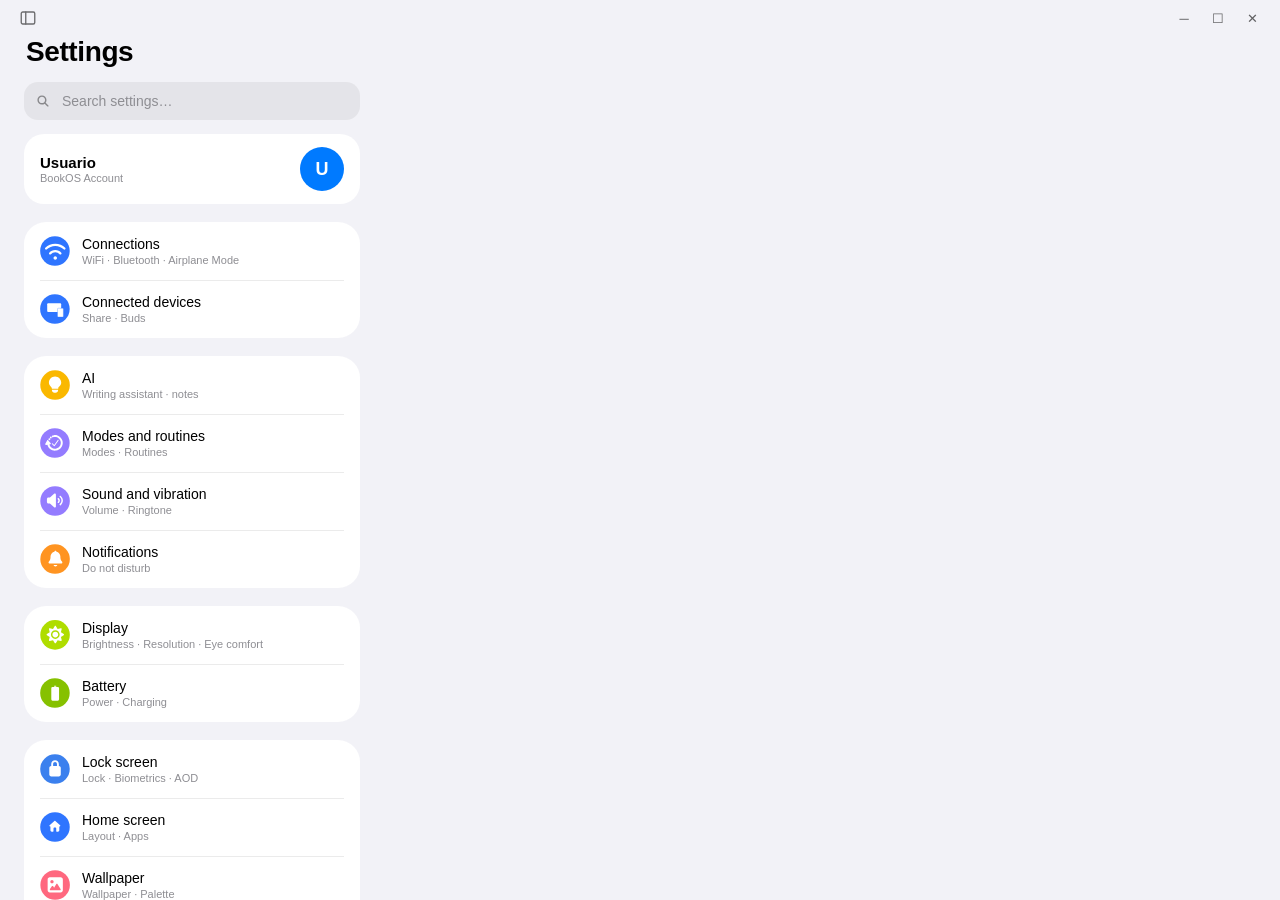
==== commit 9b48d672: "fixes and improvements" ====
--- a/src/index.html
+++ b/src/index.html
@@ -3,7 +3,12 @@
 <head><meta charset="UTF-8"><meta name="viewport" content="width=device-width,initial-scale=1.0"><link rel="stylesheet" href="style.css"><title>Ajustes de BookOS</title></head>
 <body>
 <div class="main-container" id="mc">
-    <div class="titlebar" data-tauri-drag-region><div class="controls"><button id="minimize">─</button><button id="maximize">☐</button><button id="close">✕</button></div></div>
+    <div class="titlebar" data-tauri-drag-region>
+        <button id="sidebar-toggle" class="sb-toggle" aria-label="Toggle sidebar" title="Mostrar/ocultar barra lateral">
+            <svg width="18" height="18" viewBox="0 0 24 24" fill="none" stroke="currentColor" stroke-width="1.8" stroke-linecap="round" stroke-linejoin="round"><rect x="3" y="4" width="18" height="16" rx="2"/><line x1="9" y1="4" x2="9" y2="20"/></svg>
+        </button>
+        <div class="controls"><button id="minimize">─</button><button id="maximize">☐</button><button id="close">✕</button></div>
+    </div>
     <div class="split-view">
         <div class="sidebar" id="sidebar-panel">
             <div class="sidebar-header" data-tauri-drag-region><h1 class="header-title" data-tauri-drag-region>Ajustes</h1></div>
--- a/src/style.css
+++ b/src/style.css
@@ -8,10 +8,15 @@
 body{font-family:-apple-system,BlinkMacSystemFont,"Segoe UI","Noto Sans",Roboto,sans-serif;color:var(--tx);-webkit-font-smoothing:antialiased;text-rendering:optimizeLegibility}
 .main-container{width:100%;height:100%;background:var(--bg);display:flex;flex-direction:column;overflow:hidden}
 .main-container.windowed{border-radius:20px;border:1px solid var(--brd);overflow:hidden}
-.titlebar{height:36px;display:flex;justify-content:flex-end;align-items:center;padding:0 12px;user-select:none;flex-shrink:0}
+.titlebar{height:36px;display:flex;justify-content:space-between;align-items:center;padding:0 12px;user-select:none;flex-shrink:0}
+.sb-toggle{background:0;border:0;color:var(--tx);cursor:pointer;opacity:.55;width:32px;height:28px;border-radius:6px;display:flex;align-items:center;justify-content:center;transition:.12s;-webkit-app-region:no-drag}
+.sb-toggle:hover{opacity:1;background:var(--hov)}
 .controls{display:flex;gap:2px}
 .controls button{background:0;border:0;color:var(--tx);font-size:13px;cursor:pointer;opacity:.6;width:32px;height:28px;border-radius:6px;display:flex;align-items:center;justify-content:center;transition:.12s}
 .controls button:hover{opacity:1;background:var(--hov)}
+/* Sidebar collapse state */
+.sidebar{transition:width .25s cubic-bezier(.4,0,.2,1),padding .25s cubic-bezier(.4,0,.2,1),opacity .2s ease}
+.main-container.sidebar-collapsed .sidebar{width:0;padding-left:0;padding-right:0;opacity:0;pointer-events:none;overflow:hidden}
 .split-view{display:flex;flex:1;min-height:0}
 
 /* Sidebar */
@@ -162,6 +167,7 @@
 .btn{border:0;border-radius:12px;padding:8px 18px;font-size:13px;font-weight:600;cursor:pointer;font-family:inherit;transition:.12s}
 .btn-primary{background:var(--blue);color:#fff}.btn-primary:hover{opacity:.85}
 .btn-secondary{background:var(--hov);color:var(--tx)}
+.btn-danger{background:var(--red,#ff3b30);color:#fff}.btn-danger:hover{opacity:.85}
 .btn-sm{padding:6px 14px;font-size:12px;border-radius:10px}
 
 /* ═══════════════════════════════════════════════════════════ */
@@ -203,16 +209,17 @@
 .bat-chart-legend{display:grid;grid-template-columns:1fr 1fr;gap:8px 24px;margin-top:14px;font-size:12px;color:var(--tx2)}
 .chart-legend-dot{width:8px;height:8px;border-radius:50%;display:inline-block;margin-right:4px;vertical-align:middle}
 /* Battery stats chips row */
-.bat-stats-row{display:flex;flex-wrap:wrap;gap:8px;margin:0 0 12px;padding:0 4px}
-.bat-stat-chip{background:var(--card);border-radius:14px;padding:8px 14px;display:flex;flex-direction:column;gap:2px;min-width:72px}
-.bat-stat-label{font-size:11px;color:var(--tx2);font-weight:500}
-.bat-stat-val{font-size:15px;font-weight:700;letter-spacing:-.2px}
+.bat-stats-row{display:grid;grid-template-columns:repeat(auto-fit,minmax(140px,1fr));gap:10px;margin:0 0 14px;padding:0 4px}
+.bat-stat-chip{background:var(--card);border-radius:16px;padding:14px 16px;display:flex;flex-direction:column;gap:4px;min-height:64px;justify-content:center}
+.bat-stat-label{font-size:12px;color:var(--tx2);font-weight:500;letter-spacing:0}
+.bat-stat-val{font-size:17px;font-weight:700;letter-spacing:-.3px;line-height:1.1}
 
 /* Perf modes */
 .perf-modes{display:flex;gap:10px;margin-bottom:16px}
 .perf-mode-card{flex:1;background:var(--card);border-radius:18px;padding:14px 10px;text-align:center;cursor:pointer;transition:.15s;border:2px solid transparent}
-.perf-mode-card.active{border-color:var(--blue)}
-.perf-mode-card:hover{background:var(--hov)}
+.perf-mode-card.active{border-color:var(--blue);background:color-mix(in srgb,var(--blue) 14%,var(--card));box-shadow:0 0 0 1px var(--blue) inset,0 4px 12px -4px var(--blue)}
+.perf-mode-card.active .perf-mode-name{color:var(--blue)}
+.perf-mode-card:hover:not(.active){background:var(--hov)}
 .perf-mode-icon{font-size:20px;margin-bottom:4px}.perf-mode-name{font-size:12px;font-weight:600}.perf-mode-desc{font-size:10px;color:var(--tx2);margin-top:2px}
 /* Performance icons: dark in light mode, white in dark mode */
 .perf-icon-img{transition:filter .2s;display:block;margin:0 auto}
@@ -345,8 +352,12 @@
 @keyframes spin{to{transform:rotate(360deg)}}
 .card.hidden,.item.hidden{display:none}
 .no-results{text-align:center;padding:32px;color:var(--tx2);font-size:13px}
+.sub-results-card{margin-top:8px}
+.sub-result-ic{font-size:18px;color:var(--tx2);font-weight:600;width:30px;height:30px;display:flex;align-items:center;justify-content:center;border-radius:8px;background:var(--sbg)}
 @keyframes fadeIn{from{opacity:0;transform:translateY(12px) scale(.99)}to{opacity:1;transform:translateY(0) scale(1)}}
 #app>div{animation:fadeIn .22s cubic-bezier(0.25,0.46,0.45,0.94);transform-origin:top center}
+#app.page-enter{animation:pageEnter .28s cubic-bezier(0.25,0.46,0.45,0.94)}
+@keyframes pageEnter{from{opacity:.4;transform:translateX(8px)}to{opacity:1;transform:translateX(0)}}
 .detail-card{transform:translateZ(0);will-change:transform}
 .detail-card:nth-child(1){animation:fadeIn .18s cubic-bezier(0.25,0.46,0.45,0.94)}
 .detail-card:nth-child(2){animation:fadeIn .22s cubic-bezier(0.25,0.46,0.45,0.94) 30ms both}
@@ -671,25 +682,32 @@
 
 /* Blue overlay ridges */
 .fp-zone{stroke:var(--fp-blue);transition:stroke .3s ease, opacity .15s ease}
+.fp-zone.fp-drawing{transition:stroke-dashoffset 0.55s cubic-bezier(0.22,1,0.36,1),stroke 0.3s ease,opacity 0.2s ease;}
 
 /* ── Scanning state ── */
 .sensor-wrapper.fp-scanning{animation:fp-scan-breathe 1.5s ease-in-out infinite}
 .sensor-wrapper.fp-scanning .fp-base{opacity:.15}
 @keyframes fp-scan-breathe{
     0%,100%{filter:drop-shadow(0 0 4px var(--fp-glow))}
-    50%{filter:drop-shadow(0 0 16px var(--fp-glow))}
+    50%{filter:drop-shadow(0 0 18px var(--fp-glow))}
 }
+.fp-laser{position:absolute;left:0;right:0;height:28px;top:0;border-radius:4px;background:linear-gradient(to bottom,transparent 0%,rgba(50,115,246,0.12) 20%,rgba(50,115,246,0.45) 50%,rgba(50,115,246,0.12) 80%,transparent 100%);pointer-events:none;opacity:0;transform:translateY(-28px);will-change:transform,opacity;}
+.sensor-wrapper.fp-scanning .fp-laser{opacity:1;animation:fp-laser-sweep 1.8s linear infinite;}
+@keyframes fp-laser-sweep{0%{transform:translateY(-28px)}100%{transform:translateY(220px)}}
 
 /* ── Success state ── */
-.sensor-wrapper.fp-success .fp-zone{stroke:var(--green,#32d74b)!important;filter:drop-shadow(0 0 10px rgba(50,215,75,.4))}
+.sensor-wrapper.fp-success .fp-zone{stroke:var(--green,#32d74b)!important}
 .sensor-wrapper.fp-success .fp-base{stroke:var(--green,#32d74b)!important;opacity:.25}
 .sensor-wrapper.fp-success .mask-anim{stroke-dashoffset:0!important;animation:none}
-.sensor-wrapper.fp-success{animation:fp-success-scale .4s cubic-bezier(.34,1.56,.64,1)}
+.sensor-wrapper.fp-success{animation:fp-success-scale .4s cubic-bezier(.34,1.56,.64,1),fp-success-glow .7s ease-in-out .1s forwards;}
 @keyframes fp-success-scale{0%{transform:scale(.95)}100%{transform:scale(1)}}
+@keyframes fp-success-glow{0%{filter:drop-shadow(0 0 0px rgba(50,215,75,0))}45%{filter:drop-shadow(0 0 22px rgba(50,215,75,0.85))}100%{filter:drop-shadow(0 0 6px rgba(50,215,75,0.2))}}
 
 /* ── Error state ── */
-.sensor-wrapper.fp-error .fp-zone{stroke:var(--red,#ff3b30)!important;filter:drop-shadow(0 0 10px rgba(255,59,48,.4))}
-.sensor-wrapper.fp-error .fp-base{stroke:var(--red,#ff3b30)!important;opacity:.25}
+:root{--fp-red:#c0392b}
+.dark-mode,:root:not(.light-mode){--fp-red:#e05252}
+.sensor-wrapper.fp-error .fp-zone{stroke:var(--fp-red)!important}
+.sensor-wrapper.fp-error .fp-base{stroke:var(--fp-red)!important;opacity:.25}
 .sensor-wrapper.fp-error .mask-anim{stroke-dashoffset:0!important;animation:none}
 .sensor-wrapper.fp-error{animation:fp-shake .4s ease-in-out}
 @keyframes fp-shake{0%,100%{transform:translateX(0)}20%{transform:translateX(-6px)}40%{transform:translateX(6px)}60%{transform:translateX(-4px)}80%{transform:translateX(4px)}}
@@ -710,9 +728,9 @@
 /* ═══════════════════════════════════════════════════════════ */
 /* ── ABOUT — Samsung Style ───────────────────────────────── */
 /* ═══════════════════════════════════════════════════════════ */
-.about-hero{background:var(--card);border-radius:25px;padding:28px 24px;margin-bottom:16px;display:flex;flex-direction:column;align-items:center;gap:12px;text-align:center}
-.about-device-img-wrap{width:160px;height:120px;display:flex;align-items:center;justify-content:center}
-.about-device-img{max-width:160px;max-height:120px;object-fit:contain;filter:drop-shadow(0 8px 24px rgba(0,0,0,.2))}
+.about-hero{background:var(--card);border-radius:25px;padding:20px 24px;margin-bottom:16px;display:flex;flex-direction:column;align-items:center;justify-content:center;gap:8px;text-align:center}
+.about-device-img-wrap{display:flex;align-items:center;justify-content:center}
+.about-device-img{width:280px;object-fit:contain;filter:drop-shadow(0 8px 24px rgba(0,0,0,.2))}
 .about-device-img-placeholder{width:80px;height:80px;background:var(--sbg);border-radius:20px;font-size:36px;align-items:center;justify-content:center}
 .about-hero-name{font-size:22px;font-weight:700;letter-spacing:-.3px}
 .about-rename-btn{background:var(--sbg);border:0;border-radius:20px;padding:8px 20px;font-size:13px;font-weight:500;cursor:pointer;color:var(--tx);font-family:inherit;transition:.12s}
@@ -806,6 +824,15 @@
 .upd-auth-input-bar{height:2px;border-radius:1px;background:transparent;transition:background .25s,transform .25s;transform:scaleX(0);transform-origin:center}
 .upd-auth-input-bar.active{background:var(--blue);transform:scaleX(1)}
 .upd-auth-error{font-size:12px;color:var(--red,#ff3b30);margin:0;text-align:center}
+/* Fingerprint hint inside the auth modal */
+.upd-auth-fp{display:flex;align-items:center;justify-content:center;gap:10px;padding:10px 14px;background:var(--sbg);border-radius:12px;margin-top:6px;transition:.18s}
+.upd-auth-fp-icon{width:32px;height:32px;border-radius:50%;display:flex;align-items:center;justify-content:center;background:var(--card);color:var(--tx2);transition:.18s;flex-shrink:0}
+.upd-auth-fp-icon.scanning{color:var(--blue);animation:fp-pulse 1.4s ease-in-out infinite}
+.upd-auth-fp-icon.success{color:var(--green,#34c759);background:color-mix(in srgb,var(--green,#34c759) 18%,var(--card));animation:none}
+.upd-auth-fp-icon.error{color:var(--red,#ff3b30);background:color-mix(in srgb,var(--red,#ff3b30) 18%,var(--card));animation:fp-shake-mini .3s ease}
+.upd-auth-fp-text{font-size:12px;color:var(--tx2);flex:1}
+@keyframes fp-pulse{0%,100%{transform:scale(1);opacity:1}50%{transform:scale(1.08);opacity:.7}}
+@keyframes fp-shake-mini{0%,100%{transform:translateX(0)}25%{transform:translateX(-3px)}75%{transform:translateX(3px)}}
 .upd-auth-btns{display:flex;gap:10px}
 .upd-auth-btn{flex:1;height:44px;border:0;border-radius:14px;font-size:15px;font-weight:600;cursor:pointer;font-family:inherit;transition:.12s}
 .upd-auth-btn.cancel{background:var(--sbg);color:var(--tx)}
@@ -872,20 +899,22 @@
 /* ═══════════════════════════════════════════════════════════ */
 /* ── FUNCIONES AVANZADAS / LABS ──────────────────────────── */
 /* ═══════════════════════════════════════════════════════════ */
-.labs-badge{display:inline-flex;align-items:center;gap:4px;background:linear-gradient(90deg,#5856d6,#af52de);color:#fff;font-size:10px;font-weight:700;letter-spacing:.5px;border-radius:20px;padding:3px 9px;text-transform:uppercase}
-.labs-hero{background:var(--card);border-radius:20px;padding:16px 18px;margin-bottom:16px;display:flex;align-items:center;gap:14px}
-.labs-hero-icon{width:44px;height:44px;border-radius:14px;background:linear-gradient(135deg,#5856d6,#af52de);display:flex;align-items:center;justify-content:center;font-size:22px;flex-shrink:0}
-.labs-hero-text{display:flex;flex-direction:column;gap:3px}
-.labs-hero-title{font-size:15px;font-weight:700}
-.labs-hero-sub{font-size:12px;color:var(--tx2);line-height:1.4}
-/* Lab experiment grid */
-.labs-grid{display:grid;grid-template-columns:1fr 1fr;gap:10px;margin-bottom:16px}
-.lab-card{background:var(--card);border-radius:16px;padding:14px;display:flex;flex-direction:column;gap:10px}
-.lab-card-icon{width:36px;height:36px;border-radius:10px;display:flex;align-items:center;justify-content:center;flex-shrink:0}
-.lab-card-info{display:flex;flex-direction:column;gap:3px;flex:1}
-.lab-card-title{font-size:13px;font-weight:600;color:var(--tx)}
-.lab-card-desc{font-size:11px;color:var(--tx2);line-height:1.4}
-.lab-status-chip{display:inline-flex;align-self:flex-start;font-size:10px;font-weight:600;padding:2px 8px;border-radius:20px;background:var(--hov);color:var(--tx2)}
+.labs-badge{display:inline-flex;align-items:center;gap:4px;background:linear-gradient(90deg,#5856d6,#af52de);color:#fff;font-size:10px;font-weight:700;letter-spacing:.5px;border-radius:20px;padding:2px 8px;text-transform:uppercase;vertical-align:middle;margin-left:6px}
+/* Slim divider hero — sits between stable and experimental sections */
+.labs-divider{display:flex;align-items:center;gap:14px;margin:24px 4px 8px;padding-top:18px;border-top:1px solid var(--div)}
+.labs-divider-icon{width:36px;height:36px;border-radius:12px;background:linear-gradient(135deg,#5856d6,#af52de);color:#fff;display:flex;align-items:center;justify-content:center;flex-shrink:0}
+.labs-divider-text{display:flex;flex-direction:column;gap:2px}
+.labs-divider-title{font-size:14px;font-weight:700;color:var(--tx)}
+.labs-divider-sub{font-size:12px;color:var(--tx2);line-height:1.4}
+/* Upcoming features list — same row geometry as the rest of the app */
+.lab-list{margin-bottom:16px}
+.lab-row{display:flex;align-items:center;gap:14px;padding:14px 18px;border-bottom:1px solid var(--div);opacity:.78}
+.lab-row:last-child{border-bottom:none}
+.lab-row-icon{width:38px;height:38px;border-radius:11px;display:flex;align-items:center;justify-content:center;flex-shrink:0}
+.lab-row-info{display:flex;flex-direction:column;gap:2px;flex:1;min-width:0}
+.lab-row-title{font-size:14px;font-weight:600;color:var(--tx)}
+.lab-row-desc{font-size:12px;color:var(--tx2);line-height:1.4}
+.lab-status-chip{display:inline-flex;font-size:11px;font-weight:600;padding:3px 10px;border-radius:20px;background:var(--hov);color:var(--tx2);flex-shrink:0}
 
 /* ═══════════════════════════════════════════════════════════ */
 /* ── STYLE THEME DROPDOWNS ───────────────────────────────── */
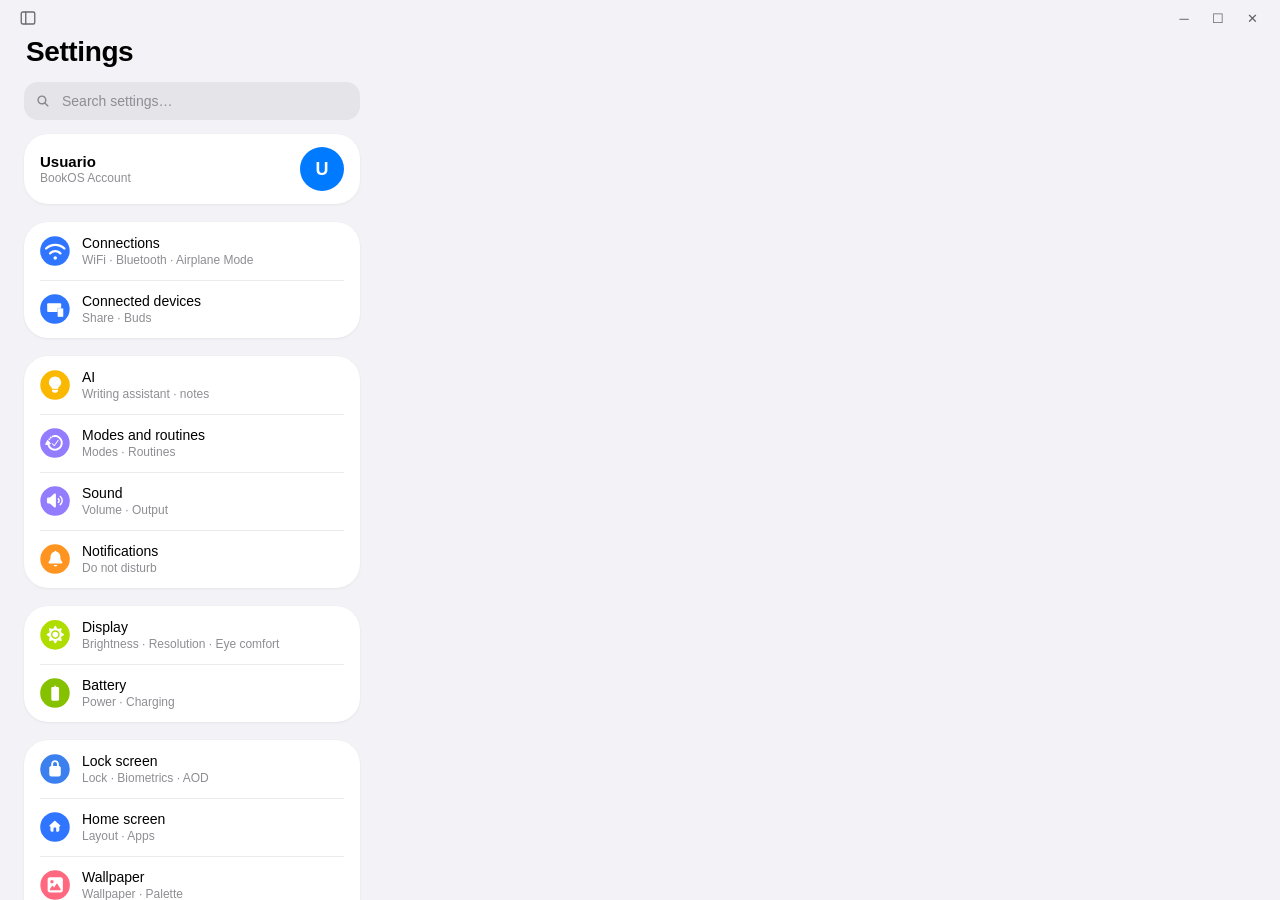
==== commit da7a3287: "performance" ====
--- a/src/index.html
+++ b/src/index.html
@@ -7,12 +7,12 @@
         <button id="sidebar-toggle" class="sb-toggle" aria-label="Toggle sidebar" title="Mostrar/ocultar barra lateral">
             <svg width="18" height="18" viewBox="0 0 24 24" fill="none" stroke="currentColor" stroke-width="1.8" stroke-linecap="round" stroke-linejoin="round"><rect x="3" y="4" width="18" height="16" rx="2"/><line x1="9" y1="4" x2="9" y2="20"/></svg>
         </button>
-        <div class="controls"><button id="minimize">─</button><button id="maximize">☐</button><button id="close">✕</button></div>
+        <div class="controls"><button id="minimize" aria-label="Minimizar" title="Minimizar">─</button><button id="maximize" aria-label="Maximizar" title="Maximizar">☐</button><button id="close" aria-label="Cerrar" title="Cerrar">✕</button></div>
     </div>
     <div class="split-view">
         <div class="sidebar" id="sidebar-panel">
             <div class="sidebar-header" data-tauri-drag-region><h1 class="header-title" data-tauri-drag-region>Ajustes</h1></div>
-            <div class="search-container" id="search-box"><img src="assets/search.svg" class="search-icon-img" alt=""><input type="text" class="search-bar" id="search-in" placeholder="Buscar ajustes..." autocomplete="off"><button class="search-clear" id="search-x" style="visibility:hidden">✕</button></div>
+            <div class="search-container" id="search-box"><img src="assets/search.svg" class="search-icon-img" alt=""><input type="text" class="search-bar" id="search-in" placeholder="Buscar ajustes..." aria-label="Buscar ajustes" autocomplete="off"><button class="search-clear" id="search-x" aria-label="Limpiar búsqueda" title="Limpiar búsqueda" style="visibility:hidden">✕</button></div>
             <div id="sb"></div><div id="no-res" class="no-results" style="display:none">No se encontraron resultados</div>
         </div>
         <div class="detail-view"><div id="app"></div></div>
--- a/src/style.css
+++ b/src/style.css
@@ -38,7 +38,7 @@
 /* Sidebar Cards */
 .card{background:var(--card);width:336px;max-width:336px;min-width:336px;padding:0;overflow:hidden;flex-shrink:0;border-radius:22px;display:flex;flex-direction:column}
 .card-profile{border-radius:20px}
-.item{display:flex;align-items:center;padding:0 16px;cursor:pointer;position:relative;transition:background .12s, transform .1s;gap:12px;height:58px;flex-shrink:0;will-change:transform}
+.item{display:flex;align-items:center;padding:0 16px;cursor:pointer;position:relative;transition:transform .1s;gap:12px;height:58px;flex-shrink:0}
 .item:active{transform:scale(0.98) translateZ(0)}
 .card-profile .item{height:70px}
 .item:first-child{border-radius:inherit;border-bottom-left-radius:0;border-bottom-right-radius:0}
@@ -65,10 +65,71 @@
 /* Detail View */
 .detail-view{flex:1;padding:0 44px 32px;overflow-y:auto;scrollbar-width:none;min-width:0;user-select:none;-webkit-user-select:none;scroll-behavior:smooth;overscroll-behavior-y:contain;-webkit-overflow-scrolling:touch;scroll-padding-top:12px}
 .detail-view::-webkit-scrollbar{display:none}
-.detail-header{display:flex;align-items:center;gap:10px;margin-bottom:20px}
+.detail-header{display:flex;align-items:center;gap:10px;margin-bottom:20px;padding-top:18px}
 .back-btn{background:0;border:0;color:var(--blue);font-size:20px;cursor:pointer;padding:4px;border-radius:8px;display:flex;align-items:center;line-height:1;transition:.12s}
 .back-btn:hover{background:var(--hov)}
 .detail-title{font-size:22px;font-weight:700;letter-spacing:-.3px}
+.detail-header-actions{margin-left:auto;display:flex;gap:6px;align-items:center}
+.detail-header-actions .icon-btn{
+    width:36px;height:36px;border-radius:50%;
+    border:none;background:var(--sbg);color:var(--tx);
+    cursor:pointer;display:flex;align-items:center;justify-content:center;
+    transition:.15s;font-family:inherit;
+}
+.detail-header-actions .icon-btn:hover{background:var(--hov);transform:scale(1.05)}
+.detail-header-actions .icon-btn:active{transform:scale(.95)}
+
+/* ── Channel picker dialog ── */
+.channel-dialog{
+    background:var(--card);border-radius:24px;padding:24px 20px 18px;
+    max-width:420px;width:90%;
+    box-shadow:0 24px 48px rgba(0,0,0,.3);
+    animation:modalPop .25s cubic-bezier(.34,1.4,.64,1);
+}
+.channel-dialog h3{font-size:18px;font-weight:700;text-align:center;margin:0 0 4px}
+.channel-dialog .ch-sub{font-size:13px;color:var(--tx2);text-align:center;margin:0 0 18px;line-height:1.45}
+.channel-list{display:flex;flex-direction:column;gap:8px}
+.channel-opt{
+    display:flex;align-items:center;gap:14px;
+    padding:14px 16px;border-radius:16px;
+    border:1.5px solid var(--brd);
+    cursor:pointer;transition:.15s;
+    background:transparent;
+}
+.channel-opt:hover{background:var(--hov)}
+.channel-opt.active{border-color:var(--blue);background:color-mix(in srgb,var(--blue) 8%,transparent)}
+.channel-opt-icon{
+    width:42px;height:42px;border-radius:50%;flex-shrink:0;
+    /* Real release banner art, cropped/centered to fill the square (no text) */
+    background-size:cover;background-position:center;background-repeat:no-repeat;
+    overflow:hidden;
+}
+/* Solid fallback colour shows if the banner asset fails to load */
+.channel-opt-icon.stable{background-color:#8870D8}
+.channel-opt-icon.beta{background-color:#EC8A28}
+.channel-opt-icon.dev{background-color:#D83A3A}
+.channel-opt-body{flex:1;min-width:0}
+.channel-opt-name{font-size:15px;font-weight:600;color:var(--tx);display:flex;align-items:center;gap:8px}
+.channel-opt-name .ch-current-pill{
+    font-size:9px;font-weight:700;letter-spacing:.4px;
+    background:var(--blue);color:#fff;
+    padding:2px 7px;border-radius:8px;
+}
+.channel-opt-desc{font-size:12px;color:var(--tx2);margin-top:2px;line-height:1.4}
+.channel-opt-radio{
+    width:22px;height:22px;border-radius:50%;
+    border:2px solid var(--brd);flex-shrink:0;
+    display:flex;align-items:center;justify-content:center;
+    transition:.15s;
+}
+.channel-opt.active .channel-opt-radio{border-color:var(--blue);background:var(--blue)}
+.channel-opt.active .channel-opt-radio::after{
+    content:"";width:8px;height:8px;border-radius:50%;background:#fff;
+}
+.channel-dialog-actions{display:flex;gap:8px;margin-top:16px}
+.channel-dialog-actions button{flex:1;height:42px;border-radius:12px;font-size:14px;font-weight:600;border:0;cursor:pointer;font-family:inherit;transition:.15s}
+.channel-dialog-actions .btn-close{background:var(--sbg);color:var(--tx)}
+.channel-dialog-actions .btn-close:hover{background:var(--hov)}
 .empty-state{height:100%;display:flex;flex-direction:column;align-items:center;justify-content:center;color:var(--tx2);font-size:14px;gap:14px}
 .empty-icon{width:56px;height:56px;opacity:.25}
 
@@ -155,13 +216,21 @@
 .wifi-detail-icon{width:60px;height:60px;border-radius:18px;background:var(--blue);display:flex;align-items:center;justify-content:center;margin-bottom:4px}
 .wifi-detail-ssid{font-size:20px;font-weight:700;text-align:center}
 .wifi-detail-status{font-size:13px;color:var(--blue);font-weight:500}
-.wifi-detail-row{display:flex;align-items:center;justify-content:space-between;padding:13px 20px;position:relative}
+.wifi-detail-row{display:flex;align-items:center;justify-content:space-between;gap:12px;padding:13px 20px;position:relative}
 .wifi-detail-row:not(:last-child)::after{content:"";position:absolute;bottom:0;left:20px;right:20px;height:.5px;background:var(--div)}
-.wifi-detail-label{font-size:14px;color:var(--tx2)}
-.wifi-detail-val{font-size:14px;font-weight:500;color:var(--tx);text-align:right;max-width:55%;word-break:break-all}
-.wifi-pw-row{display:flex;align-items:center;justify-content:space-between;padding:13px 20px}
-.wifi-pw-val{font-size:14px;font-weight:500;font-family:monospace;letter-spacing:1px;color:var(--tx);max-width:55%;word-break:break-all;text-align:right}
-.wifi-eye-btn{background:none;border:none;cursor:pointer;color:var(--tx2);padding:4px 0 4px 12px;display:flex;align-items:center;flex-shrink:0}
+.wifi-detail-label{font-size:14px;color:var(--tx2);flex-shrink:0}
+.wifi-detail-val{font-size:14px;font-weight:500;color:var(--tx);text-align:right;max-width:62%;min-width:0;display:inline-flex;align-items:center;gap:7px;justify-content:flex-end}
+.wifi-detail-val .wd-val-txt{overflow:hidden;text-overflow:ellipsis;white-space:nowrap}
+.wifi-detail-row[data-copy]{cursor:pointer;transition:background .12s}
+.wifi-detail-row[data-copy]:hover{background:var(--hover,rgba(127,127,127,.08))}
+.wd-copy-hint{color:var(--tx2);opacity:.5;flex-shrink:0}
+.wifi-detail-row[data-copy]:hover .wd-copy-hint{opacity:.9}
+.wifi-pw-row{padding:13px 20px}
+.wifi-pw-actions{display:flex;align-items:center;gap:4px;min-width:0}
+.wifi-pw-val{font-size:14px;font-weight:500;font-family:monospace;letter-spacing:.5px;color:var(--tx2);white-space:nowrap;overflow:hidden;text-overflow:ellipsis;max-width:200px;text-align:right}
+.wifi-pw-val.revealed{color:var(--tx)}
+.wifi-eye-btn{background:none;border:none;cursor:pointer;color:var(--tx2);padding:4px 0 4px 10px;display:flex;align-items:center;flex-shrink:0;transition:color .12s}
+.wifi-eye-btn:hover{color:var(--blue)}
 .btn-forget{width:100%;margin-top:4px;height:50px;border-radius:16px;border:none;background:#d32f2f;color:#fff;font-size:15px;font-weight:600;cursor:pointer;font-family:inherit;transition:.12s}
 .btn-forget:hover{filter:brightness(1.1)}
 .btn{border:0;border-radius:12px;padding:8px 18px;font-size:13px;font-weight:600;cursor:pointer;font-family:inherit;transition:.12s}
@@ -176,14 +245,14 @@
 .bat-page-wrap{max-width:100%}
 .bat-hero{display:flex;flex-direction:column;gap:6px;padding:28px 20px 14px;margin-bottom:0}
 .bat-time-big{font-size:28px;font-weight:700;letter-spacing:-.3px;line-height:1.2}
-.bat-time-num{font-size:34px;font-weight:700;letter-spacing:-.5px;font-style:italic}
+.bat-time-num{font-size:34px;font-weight:700;letter-spacing:-.5px;font-style:normal}
 .bat-time-label{font-size:22px;font-weight:400;letter-spacing:-.2px}
-.bat-sub{font-size:14px;color:var(--tx2);margin-top:1px}
-.bat-level-bar{height:13px;background:#E3E3E3;border-radius:20px;overflow:visible;margin:14px 0 6px;position:relative}
+.bat-sub{font-size:16px;color:var(--tx2)}
+.bat-level-bar{height:29px;background:#E3E3E3;border-radius:20px;overflow:visible;margin:7px 0 6px;position:relative}
 .dark-mode .bat-level-bar{background:#696969}
 @media(prefers-color-scheme:dark){:root:not(.light-mode) .bat-level-bar{background:#696969}}
 .bat-level-fill{height:100%;border-radius:20px;transition:width 1.2s cubic-bezier(.4,0,.2,1)}
-.bat-limit-marker{position:absolute;top:-3px;bottom:-3px;width:2px;background:#30CF00;border-radius:1px;transform:translateX(-50%);opacity:.7}
+.bat-limit-marker{position:absolute;top:-3px;bottom:-3px;width:5px;background:#30CF00;border-radius:1px;transform:translateX(-50%);opacity:.7}
 .bat-level-fill.green{background:#30CF00}.bat-level-fill.orange{background:#30CF00}.bat-level-fill.red{background:#30CF00}
 .bat-full-info{font-size:13px;color:var(--tx2);padding:0 20px 20px}
 
@@ -201,7 +270,7 @@
 .chart-bars-container .zero-line::after{content:"0";position:absolute;bottom:-2px;right:calc(100% + 6px);font-size:9px;color:var(--tx2)}
 .chart-x-labels{display:flex;justify-content:space-between;margin-top:6px;font-size:9px;color:var(--tx2);padding:0 2px}
 .bat-bar-col{flex:1;height:100%;display:flex;align-items:flex-end;justify-content:center;position:relative}
-.bat-bar-fill{width:3px;background:var(--blue);border-radius:1.5px 1.5px 0 0;min-height:1px;transition:height .5s cubic-bezier(.4,0,.2,1);opacity:.85}
+.bat-bar-fill{width:5px;background:var(--blue);border-radius:1.5px 1.5px 0 0;min-height:1px;transition:height .5s cubic-bezier(.4,0,.2,1);opacity:.85}
 .bat-bar-col:hover .bat-bar-fill{opacity:1;width:5px;background:var(--green)}
 .bat-bar-tooltip{position:absolute;bottom:calc(100% + 6px);left:50%;transform:translateX(-50%);background:rgba(0,0,0,.85);color:#fff;font-size:10px;padding:3px 7px;border-radius:6px;opacity:0;pointer-events:none;transition:.15s;white-space:nowrap;z-index:10}
 .bat-bar-col:hover .bat-bar-tooltip{opacity:1}
@@ -213,6 +282,29 @@
 .bat-stat-chip{background:var(--card);border-radius:16px;padding:14px 16px;display:flex;flex-direction:column;gap:4px;min-height:64px;justify-content:center}
 .bat-stat-label{font-size:12px;color:var(--tx2);font-weight:500;letter-spacing:0}
 .bat-stat-val{font-size:17px;font-weight:700;letter-spacing:-.3px;line-height:1.1}
+/* Battery stats popup (header 3-dot button) */
+.bat-pop{display:flex;flex-direction:column;gap:6px;text-align:left;max-height:58vh;overflow-y:auto;scrollbar-width:thin;padding-right:10px;margin-right:-6px}
+.bat-pop::-webkit-scrollbar{width:5px}
+.bat-pop::-webkit-scrollbar-thumb{background:var(--brd);border-radius:3px}
+.bat-pop::-webkit-scrollbar-track{background:transparent}
+.bat-pop-section-title{font-size:12px;font-weight:600;color:var(--tx2);text-transform:uppercase;letter-spacing:.4px;margin:14px 2px 2px}
+.bat-pop-section-title:first-child{margin-top:2px}
+.bat-stat-pop{display:flex;flex-direction:column;text-align:left;background:var(--sbg);border-radius:14px;padding:2px 14px}
+.bat-stat-pop-row{display:flex;align-items:center;justify-content:space-between;padding:11px 0;gap:16px}
+.bat-stat-pop-row:not(:last-child){border-bottom:.5px solid var(--div)}
+.bat-stat-pop-label{font-size:14px;color:var(--tx2)}
+.bat-stat-pop-val{font-size:14px;font-weight:600;color:var(--tx);font-variant-numeric:tabular-nums}
+/* Battery disconnect-time predictions (in popup) */
+.bat-pred-list{display:flex;flex-direction:column;background:var(--sbg);border-radius:14px;padding:2px 14px}
+.bat-pred-row{display:flex;align-items:center;justify-content:space-between;padding:10px 0;gap:16px}
+.bat-pred-row:not(:last-child){border-bottom:.5px solid var(--div)}
+.bat-pred-row.today{margin:0 -14px;padding:10px 14px;background:color-mix(in srgb,var(--blue) 10%,transparent);border-radius:10px;border-bottom:none}
+.bat-pred-day{font-size:14px;color:var(--tx);font-weight:500}
+.bat-pred-row.today .bat-pred-day{font-weight:700}
+.bat-pred-today{font-size:11px;color:var(--blue);font-weight:600;margin-left:4px}
+.bat-pred-time{font-size:14px;font-weight:600;color:var(--tx);font-variant-numeric:tabular-nums}
+.bat-pred-samples{font-size:11px;color:var(--tx2);font-weight:400}
+.bat-pop-empty{font-size:13px;color:var(--tx2);padding:10px 14px;background:var(--sbg);border-radius:14px}
 
 /* Perf modes */
 .perf-modes{display:flex;gap:10px;margin-bottom:16px}
@@ -228,22 +320,24 @@
 .dark-mode .perf-icon-img{filter:brightness(0) invert(1) opacity(.5)}
 .dark-mode .perf-mode-card.active .perf-icon-img{filter:brightness(0) invert(1)}
 .buds-model-icon{transition:filter .2s}
-.dark-mode .buds-model-icon{filter:brightness(0) invert(1)}
-@media(prefers-color-scheme:dark){:root:not(.light-mode) .buds-model-icon{filter:brightness(0) invert(1)}}
+.dark-mode .buds-model-icon:not(.buds-keep-color){filter:brightness(0) invert(1)}
+@media(prefers-color-scheme:dark){:root:not(.light-mode) .buds-model-icon:not(.buds-keep-color){filter:brightness(0) invert(1)}}
 .gb-badge{display:inline-flex;align-items:center;gap:5px;background:linear-gradient(135deg,#1428a0,#0a84ff);color:#fff;font-size:11px;font-weight:600;padding:4px 10px;border-radius:8px;margin-bottom:14px}
 
 /* ═══════════════════════════════════════════════════════════ */
 /* ── DISPLAY (Samsung Galaxy Style — grouped cards) ──────── */
 /* ═══════════════════════════════════════════════════════════ */
-.display-mode-row{display:flex;gap:12px;margin-bottom:16px}
-.display-mode-card{flex:1;background:var(--card);border-radius:18px;padding:18px 14px;text-align:center;cursor:pointer;border:2px solid transparent;transition:transform .1s, background .15s, border-color .15s;display:flex;flex-direction:column;align-items:center;gap:8px;will-change:transform}
+.display-mode-row{display:flex;gap:28%;justify-content:center;margin-bottom:16px;padding:10px 6% 6px}
+.display-mode-card{flex:0 1 200px;max-width:200px;background:transparent;border-radius:18px;padding:6px 8px;text-align:center;cursor:pointer;border:0;transition:transform .1s;display:flex;flex-direction:column;align-items:center;gap:14px;will-change:transform}
 .display-mode-card.active{border-color:transparent}
-.display-mode-card:hover{background:var(--hov)}
+.display-mode-card:hover{background:transparent}
 .display-mode-card:active{transform:scale(0.97) translateZ(0)}
-.display-mode-preview{width:44px;height:32px;border-radius:8px;border:2px solid var(--div);display:flex;align-items:center;justify-content:center;font-size:14px}
-.display-mode-preview.light-preview{background:#f5f5f7;color:#222}
+.display-mode-preview{width:100%;aspect-ratio:16/10;height:auto;border-radius:16px;border:2px solid var(--div);display:flex;align-items:center;justify-content:center;font-size:14px;box-shadow:0 2px 10px rgba(0,0,0,.15);transition:border-color .15s}
+.display-mode-card.active .display-mode-preview{border-color:var(--blue)}
+.display-mode-preview.light-preview{background:#ffffff;color:#222}
 .display-mode-preview.dark-preview{background:#1c1c1e;color:#fff}
-.display-mode-label{font-size:12px;font-weight:500}
+.display-mode-preview svg{width:46%;height:auto}
+.display-mode-label{font-size:14px;font-weight:500}
 .display-mode-sub{font-size:10px;color:var(--tx2);margin-top:-4px;max-width:100%;overflow:hidden;text-overflow:ellipsis;white-space:nowrap}
 .display-mode-radio{width:18px;height:18px;border-radius:50%;border:2px solid var(--tx2);display:flex;align-items:center;justify-content:center}
 .display-mode-card.active .display-mode-radio{border-color:var(--blue);background:var(--blue)}
@@ -342,12 +436,26 @@
 .wallpaper-grid{display:grid;grid-template-columns:repeat(auto-fill,minmax(160px,1fr));gap:12px;margin-bottom:16px}
 
 /* App defaults */
-.app-default-item{display:flex;align-items:center;gap:14px;padding:14px 20px;position:relative}
-.app-default-item:not(:last-child)::after{content:"";position:absolute;bottom:0;left:20px;right:20px;height:.5px;background:var(--div)}
-.app-default-icon{font-size:24px;width:36px;height:36px;display:flex;align-items:center;justify-content:center;background:var(--sbg);border-radius:10px;flex-shrink:0}
-.app-default-info{flex:1;display:flex;flex-direction:column}
-.app-default-name{font-size:14px;font-weight:500}
-.app-default-current{font-size:11px;color:var(--tx2);margin-top:1px}
+/* Default apps — clickable rows that open a picker */
+.app-def-row{display:flex;align-items:center;gap:14px;padding:14px 20px;position:relative;cursor:pointer;transition:background .12s}
+.app-def-row:hover{background:var(--hov)}
+.app-def-row:not(:last-child)::after{content:"";position:absolute;bottom:0;left:20px;right:20px;height:.5px;background:var(--div)}
+.app-def-icon{width:40px;height:40px;flex-shrink:0;display:flex;align-items:center;justify-content:center}
+.app-def-img{width:32px;height:32px;object-fit:contain;border-radius:8px}
+.app-def-glyph{width:38px;height:38px;display:flex;align-items:center;justify-content:center;background:var(--sbg);border-radius:11px;font-size:20px}
+.app-def-info{flex:1;display:flex;flex-direction:column;min-width:0}
+.app-def-role{font-size:14px;font-weight:500;color:var(--tx)}
+.app-def-current{font-size:12px;color:var(--tx2);margin-top:1px;overflow:hidden;text-overflow:ellipsis;white-space:nowrap}
+.app-def-chevron{color:var(--tx2);opacity:.5;flex-shrink:0}
+.app-def-hint{font-size:12px;color:var(--tx2);padding:2px 4px 0;line-height:1.4}
+/* App picker dialog */
+.app-pick-list{display:flex;flex-direction:column;gap:2px;max-height:50vh;overflow-y:auto;margin-top:6px;scrollbar-width:thin}
+.app-pick-row{display:flex;align-items:center;gap:12px;width:100%;padding:10px 12px;border:none;background:transparent;border-radius:12px;cursor:pointer;font-family:inherit;text-align:left;transition:background .12s}
+.app-pick-row:hover{background:var(--hov)}
+.app-pick-row.active{background:var(--sbg)}
+.app-pick-img{width:28px;height:28px;object-fit:contain;border-radius:7px;flex-shrink:0}
+.app-pick-glyph{width:28px;height:28px;display:flex;align-items:center;justify-content:center;background:var(--sbg);border-radius:8px;font-size:16px;flex-shrink:0}
+.app-pick-name{flex:1;font-size:14px;color:var(--tx);overflow:hidden;text-overflow:ellipsis;white-space:nowrap}
 
 @keyframes spin{to{transform:rotate(360deg)}}
 .card.hidden,.item.hidden{display:none}
@@ -387,6 +495,9 @@
 .bk-dialog{background:var(--card);border-radius:26px;padding:28px 24px 20px;width:min(310px,88vw);display:flex;flex-direction:column;gap:6px;box-shadow:0 20px 56px rgba(0,0,0,.3);animation:modalPop .2s cubic-bezier(.34,1.4,.64,1)}
 .bk-dialog-title{font-size:17px;font-weight:700;text-align:center;line-height:1.3;margin-bottom:2px}
 .bk-dialog-msg{font-size:13px;color:var(--tx2);text-align:center;line-height:1.5}
+/* Wider dialog when it hosts the battery stats popup */
+.bk-dialog:has(.bat-pop){width:min(420px,92vw)}
+.bk-dialog:has(.bat-pop) .bk-dialog-msg{text-align:left}
 .bk-dialog-btns{display:flex;gap:10px;margin-top:12px}
 .bk-dbtn{flex:1;height:48px;border-radius:14px;border:none;font-size:15px;font-weight:600;cursor:pointer;transition:.12s;font-family:inherit}
 .bk-dbtn.cancel{background:var(--sbg);color:var(--tx)}
@@ -403,8 +514,10 @@
 .sudo-modal{background:var(--card);border-radius:26px;padding:28px 24px 20px;max-width:340px;width:90%;display:flex;flex-direction:column;align-items:stretch;gap:10px;box-shadow:0 24px 48px rgba(0,0,0,.3);animation:modalPop .25s cubic-bezier(.34,1.4,.64,1)}
 @keyframes modalPop{from{opacity:0;transform:scale(.92) translateY(12px)}to{opacity:1;transform:scale(1) translateY(0)}}
 .sudo-icon{font-size:38px;margin-bottom:2px;text-align:center}
-.sudo-title{font-size:17px;font-weight:700;text-align:center}
-.sudo-desc{font-size:13px;color:var(--tx2);text-align:center;line-height:1.45}
+.sudo-icon-wrap{width:56px;height:56px;border-radius:50%;background:var(--sbg);color:var(--blue);display:flex;align-items:center;justify-content:center;margin:0 auto 4px;box-shadow:0 0 0 1px var(--brd) inset}
+.sudo-title{font-size:18px;font-weight:700;text-align:center;margin:2px 0 0}
+.sudo-desc{font-size:13px;color:var(--tx2);text-align:center;line-height:1.45;margin:0 0 8px}
+.sudo-btns .btn{flex:1;height:42px;border-radius:12px;font-size:14px;font-weight:600}
 .sudo-pw-wrap{position:relative;width:100%}
 .sudo-input{width:100%;height:48px;background:var(--sbg);border:1.5px solid transparent;border-radius:14px;padding:0 44px 0 16px;font-size:15px;color:var(--tx);outline:0;font-family:inherit;transition:border-color .15s;box-sizing:border-box}
 .sudo-input:focus{border-color:var(--blue)}
@@ -558,16 +671,123 @@
 .light-inner .tp-line{background:rgba(0,0,0,.1)}
 .dark-inner .tp-line{background:rgba(255,255,255,.15)}
 /* Large 2-up theme cards */
-.theme-grid-duo{display:grid;grid-template-columns:1fr 1fr;gap:12px;margin-bottom:16px}
+/* ── Pages opting into the Temas card style (e.g. Lockscreen/AOD) ── */
+.themed-page .detail-card{border-radius:24px;padding:6px 22px;margin-bottom:18px}
+.themed-page .detail-item{padding-left:0;padding-right:0;padding-top:16px;padding-bottom:16px}
+.themed-page .detail-item:not(:last-child)::after{left:0;right:0}
+.themed-page .section-header{margin-left:4px}
+/* SDDM card: title + big preview live inside the same block */
+.sddm-card-title{font-size:14px;font-weight:600;color:var(--tx);padding:14px 0 4px}
+.themed-page #sddm-preview-wrap{padding-bottom:4px}
+/* Compact the many SDDM rows — they were eating too much vertical space */
+.sddm-card .detail-item{padding-top:10px;padding-bottom:10px;min-height:0}
+.sddm-card .detail-item .ds{margin-top:1px;font-size:11.5px}
+/* Group sub-headings inside the SDDM card give it visual rhythm */
+.sddm-subhead{font-size:11px;font-weight:600;letter-spacing:.4px;text-transform:uppercase;color:var(--tx2);padding:16px 0 4px;margin-top:4px}
+.sddm-subhead:first-of-type{margin-top:0}
+/* Drop the divider on the row immediately preceding a sub-heading */
+.sddm-card .detail-item:has(+ .sddm-subhead)::after{display:none}
+/* ── Theme redesign blocks ── */
+.theme-block{background:var(--card);border-radius:24px;padding:20px 22px;margin:0 0 16px;width:100%}
+.theme-block-divider{height:1px;background:var(--div);margin:16px 0}
+.ti-chevron{color:var(--tx2);font-size:20px;font-weight:400}
+/* Rows inside a theme-block align to the block padding (no double inset) */
+.theme-block .detail-item{padding-left:0;padding-right:0}
+.theme-block .detail-item:not(:last-child)::after{left:0;right:0}
+/* Light/Dark mode swatch — wide, fills available space, well spaced */
+.mode-swatch-row{display:flex;gap:40px;justify-content:center;padding:8px 4% 4px}
+.mode-swatch{flex:0 1 200px;max-width:200px;display:flex;flex-direction:column;align-items:center;gap:10px;cursor:pointer}
+.mode-swatch-preview{width:100%;aspect-ratio:16/10;border-radius:18px;border:2px solid transparent;transition:.15s;box-shadow:0 2px 10px rgba(0,0,0,.18);position:relative;overflow:hidden}
+.mode-swatch-preview::before{content:'';position:absolute;left:12%;top:18%;width:76%;height:14%;border-radius:6px}
+.mode-swatch-preview::after{content:'';position:absolute;left:12%;top:42%;width:48%;height:9%;border-radius:5px;box-shadow:0 16px 0 -2px currentColor}
+.mode-swatch-preview.light{background:#ffffff;border-color:var(--div);color:rgba(0,0,0,.07)}
+.mode-swatch-preview.light::before{background:rgba(0,0,0,.13)}
+.mode-swatch-preview.light::after{background:rgba(0,0,0,.09)}
+.mode-swatch-preview.dark{background:#26262b;border-color:rgba(255,255,255,.16);color:rgba(255,255,255,.06)}
+.mode-swatch-preview.dark::before{background:rgba(255,255,255,.14)}
+.mode-swatch-preview.dark::after{background:rgba(255,255,255,.09)}
+.mode-swatch.active .mode-swatch-preview{border-color:var(--blue)}
+.mode-swatch-label{font-size:13px;font-weight:500;color:var(--tx2)}
+.mode-swatch.active .mode-swatch-label{color:var(--blue)}
+.mode-radio{width:20px;height:20px;border-radius:50%;border:2px solid var(--brd);transition:.15s}
+.mode-radio.on{border-color:var(--blue);background:var(--blue);box-shadow:inset 0 0 0 3px var(--card)}
+/* Icon style swatch — spread across the width, generous spacing */
+.icon-swatch-row{display:flex;justify-content:space-evenly;align-items:flex-start;padding:8px 6% 4px;gap:24px}
+.icon-swatch{flex:0 1 130px;display:flex;flex-direction:column;align-items:center;gap:10px;cursor:pointer}
+.icon-swatch-tile{width:100%;aspect-ratio:1/1;max-width:80px;border-radius:22px;display:flex;align-items:center;justify-content:center;border:2px solid transparent;transition:.15s;box-shadow:0 2px 8px rgba(0,0,0,.15)}
+.icon-swatch.active .icon-swatch-tile{border-color:var(--blue)}
+.icon-swatch-glyph{width:64%;height:64%;border-radius:30%;display:flex;align-items:center;justify-content:center}
+.icon-swatch-label{font-size:13px;font-weight:500;color:var(--tx2)}
+.icon-swatch.active .icon-swatch-label{color:var(--blue)}
+/* Mode settings sub-page schedule grid */
+.ms-grid{display:grid;grid-template-columns:1fr 1fr;gap:14px}
+.ms-grid .ds{display:block;margin-bottom:5px}
+.ms-grid .sel{width:100%}
+/* Tinted icon settings row (opens sub-page) */
+.ti-settings-row{display:flex;align-items:center;justify-content:space-between;cursor:pointer;padding:4px 0;transition:opacity .15s}
+.ti-settings-row .dt{font-size:14px;color:var(--tx)}
+/* Tinted icons sub-page */
+.ti-page-block{padding:22px 18px}
+.ti-preview-row{display:flex;gap:40px;justify-content:center;margin-bottom:22px}
+.ti-preview-swatch{display:flex;flex-direction:column;align-items:center;gap:10px;cursor:pointer}
+.ti-preview-tile{width:96px;height:96px;border-radius:22px;display:flex;align-items:center;justify-content:center;border:2px solid transparent;transition:.15s;box-shadow:0 3px 10px rgba(0,0,0,.18)}
+.ti-preview-swatch.active .ti-preview-tile{border-color:var(--blue)}
+.ti-preview-glyph{width:58px;height:58px;border-radius:30%;display:flex;align-items:center;justify-content:center;transition:background .08s linear}
+.ti-preview-label{font-size:14px;font-weight:500;color:var(--tx2)}
+.ti-preview-swatch.active .ti-preview-label{color:var(--blue)}
+/* Tinted icon settings */
+.ti-settings .ti-slider,.ti-page-block .ti-slider{margin:14px 0}
+.ti-slider input[type=range]{-webkit-appearance:none;appearance:none;width:100%;height:8px;border-radius:6px;outline:none;cursor:pointer}
+.ti-slider.ti-hue input[type=range]{background:linear-gradient(90deg,hsl(0,90%,55%),hsl(60,90%,55%),hsl(120,90%,50%),hsl(180,90%,50%),hsl(240,90%,55%),hsl(300,90%,55%),hsl(360,90%,55%))}
+.ti-slider.ti-strength input[type=range]{background:linear-gradient(90deg,var(--c0,#5a8fff),var(--c1,#dfe9ff))}
+.ti-slider input[type=range]::-webkit-slider-thumb{-webkit-appearance:none;appearance:none;width:19px;height:19px;border-radius:50%;background:var(--thumb,#fff);border:2px solid #fff;box-shadow:0 1px 5px rgba(0,0,0,.4);cursor:pointer}
+.ti-slider input[type=range]::-moz-range-thumb{width:19px;height:19px;border-radius:50%;background:var(--thumb,#fff);border:2px solid #fff;box-shadow:0 1px 5px rgba(0,0,0,.4);cursor:pointer}
+.theme-grid-duo{display:grid;grid-template-columns:repeat(3,1fr);gap:16px;margin-bottom:16px}
+.theme-block .theme-grid-duo{margin-bottom:0}
+@media (max-width:760px){.theme-grid-duo{grid-template-columns:repeat(2,1fr)}}
+@media (max-width:520px){.theme-grid-duo{grid-template-columns:1fr}}
+.theme-block .theme-card-large{background:var(--sbg)}
+.theme-block .theme-card-large:hover{background:var(--hov)}
 .theme-card-large{background:var(--card);border-radius:20px;overflow:hidden;cursor:pointer;border:2px solid transparent;transition:.15s}
 .theme-card-large.active{border-color:var(--blue)}
 .theme-card-large:hover{background:var(--hov)}
-.theme-preview-large{height:100px;overflow:hidden;position:relative}
+.theme-preview-large{height:78px;overflow:hidden;position:relative}
 .theme-preview-large .theme-preview-inner{padding:10px}
 .theme-preview-large .tp-bar{height:5px;border-radius:2.5px;margin-bottom:6px}
 .theme-card-footer{display:flex;justify-content:space-between;align-items:center;padding:10px 14px}
 .theme-card-footer .theme-name{font-size:13px;font-weight:600}
 .theme-card-footer .theme-check{font-size:15px;color:var(--blue);font-weight:700}
+
+/* ═══ Anchored popover select (quick option picker on rows) ═══ */
+.bk-popover{
+    /* Inline panel: flows with the page (pushes content down) instead of floating */
+    position:relative;box-sizing:border-box;width:100%;
+    background:color-mix(in srgb,var(--card) 92%,transparent);
+    border:1px solid color-mix(in srgb,var(--tx) 9%,transparent);
+    border-radius:18px;padding:6px;margin:6px 0;
+    box-shadow:0 1px 0 rgba(255,255,255,.04) inset,0 6px 22px rgba(0,0,0,.18);
+    animation:bkPopIn .18s cubic-bezier(.32,1.3,.5,1);transform-origin:top left;
+}
+@keyframes bkPopIn{from{opacity:0;transform:translateY(-8px) scale(.96)}to{opacity:1;transform:none}}
+.bk-pop-title{font-size:11px;font-weight:600;letter-spacing:.5px;text-transform:uppercase;color:var(--tx2);padding:8px 12px 6px}
+.bk-pop-list{display:flex;flex-direction:column;gap:2px}
+.bk-pop-item{display:flex;align-items:center;gap:11px;padding:11px 12px;border-radius:13px;cursor:pointer;transition:background .13s}
+.bk-pop-item:hover{background:var(--hov)}
+.bk-pop-item:active{background:var(--act);transform:scale(.99)}
+.bk-pop-item.active{background:color-mix(in srgb,var(--blue) 10%,transparent)}
+.bk-pop-radio{width:18px;height:18px;border-radius:50%;border:2px solid var(--brd);flex-shrink:0;position:relative;transition:.15s}
+.bk-pop-item.active .bk-pop-radio{border-color:var(--blue);background:var(--blue)}
+.bk-pop-item.active .bk-pop-radio::after{content:"";position:absolute;inset:0;margin:auto;width:6px;height:6px;border-radius:50%;background:#fff}
+.bk-pop-texts{flex:1;min-width:0;display:flex;flex-direction:column;gap:2px}
+.bk-pop-label{font-size:14.5px;font-weight:500;color:var(--tx);line-height:1.2}
+.bk-pop-item.active .bk-pop-label{color:var(--blue);font-weight:600}
+.bk-pop-sub{font-size:11.5px;color:var(--tx2);line-height:1.35}
+.bk-pop-right{font-size:13px;font-weight:500;color:var(--tx2);flex-shrink:0;font-variant-numeric:tabular-nums}
+.bk-pop-item.active .bk-pop-right{color:color-mix(in srgb,var(--blue) 80%,var(--tx2))}
+.bk-pop-dot{width:11px;height:11px;border-radius:50%;flex-shrink:0;box-shadow:0 0 0 2px color-mix(in srgb,var(--tx) 8%,transparent)}
+.bk-pop-footer{display:flex;align-items:center;justify-content:space-between;gap:8px;padding:11px 12px;margin:5px 4px 1px;font-size:13px;font-weight:500;color:var(--blue);cursor:pointer;border-radius:11px;transition:background .13s;border-top:1px solid var(--div);border-radius:0 0 11px 11px}
+.bk-pop-footer:hover{background:var(--hov)}
+.bk-pop-footer svg{opacity:.6}
 
 /* ═══ ICC Dropdown ═══ */
 .icc-dropdown-wrap{position:relative}
@@ -588,6 +808,36 @@
 
 /* ═══ Wallpaper Desktop Preview ═══ */
 .wp-preview-desktop{margin-bottom:20px}
+/* ── Wallpaper hero card (redesign) ── */
+.wp-hero-card{background:var(--card);border-radius:24px;padding:18px;margin-bottom:20px}
+.wp-hero-name{font-size:15px;font-weight:600;color:var(--tx);margin:0 2px 12px;text-transform:capitalize}
+.wp-change-btn{width:100%;margin-top:14px;padding:13px;border:0;border-radius:14px;background:var(--sbg);color:var(--blue);font-size:14px;font-weight:600;font-family:inherit;cursor:pointer;transition:.15s}
+.wp-change-btn:hover{background:var(--hov)}
+.wp-change-btn:active{transform:scale(.985)}
+.wp-palette-row{display:flex;align-items:center;gap:12px;margin-top:12px;padding:12px 14px;background:var(--sbg);border-radius:14px;cursor:pointer;transition:.15s}
+.wp-palette-row:hover{background:var(--hov)}
+.wp-palette-texts{flex:1;min-width:0;display:flex;flex-direction:column;gap:2px}
+.wp-palette-title{font-size:13px;font-weight:600;color:var(--tx)}
+.wp-palette-sub{font-size:11px;color:var(--blue)}
+/* ── Wallpaper grid panel ── */
+.wp-grid-panel{background:var(--card);border-radius:24px;padding:18px;margin-top:8px;position:relative}
+.wp-add-fab{position:fixed;bottom:24px;right:24px;width:52px;height:52px;border:0;border-radius:50%;background:var(--blue);color:#fff;display:flex;align-items:center;justify-content:center;cursor:pointer;box-shadow:0 6px 20px rgba(0,0,0,.28);transition:.15s;z-index:50}
+.wp-add-fab:hover{filter:brightness(1.08)}
+.wp-add-fab:active{transform:scale(.92)}
+.wp-add-fab:focus-visible{outline:2px solid #fff;outline-offset:2px}
+.card-profile .home-buds-row{height:60px;justify-content:flex-start;gap:14px;padding:0 18px}
+.home-buds-row .item-icon{width:auto;height:28px;color:var(--tx)}
+.home-buds-pair{display:inline-flex;align-items:center;gap:1px}
+.home-buds-pair img{width:15px;height:22px;object-fit:contain}
+.home-buds-name{font-size:15px;font-weight:500}
+.buds-color-sw{width:24px;height:24px;border-radius:50%;border:2px solid transparent;cursor:pointer;padding:0;box-shadow:0 0 0 1px rgba(0,0,0,.12) inset;transition:.12s}
+.buds-color-sw.active{border-color:var(--blue)}
+.buds-color-sw:focus-visible{outline:2px solid var(--blue);outline-offset:2px}
+.lang-label{display:inline-flex;align-items:center;gap:8px;vertical-align:middle}
+.lang-flag{flex-shrink:0;border-radius:2px;box-shadow:0 0 0 1px rgba(0,0,0,.08)}
+.wallpaper-card:focus-visible{outline:2px solid var(--blue);outline-offset:2px}
+.controls button:focus-visible,.sb-toggle:focus-visible,.search-clear:focus-visible{outline:2px solid var(--blue);outline-offset:1px}
+.wp-grid-head{font-size:15px;font-weight:600;color:var(--blue);margin:0 2px 14px}
 .wp-desktop-screen{aspect-ratio:16/10;border-radius:16px;position:relative;overflow:hidden;box-shadow:0 8px 32px rgba(0,0,0,.2);background:#1a1a2e}
 .wp-desktop-bg{position:absolute;inset:0;width:100%;height:100%;object-fit:cover;display:block}
 .wp-desktop-overlay{position:absolute;inset:0;display:flex;align-items:center;justify-content:center;background:rgba(0,0,0,.15)}
@@ -783,7 +1033,133 @@
 .upd-recheck:hover{background:var(--hov)}
 
 /* Update card (macOS-style icon left + body right) */
+/* ─── BookOS release card (BookOS 1.0 hero) ───────────────── */
+.bookos-release-card{
+    background: var(--card);
+    border-radius: 25px;
+    overflow: hidden;
+    margin-bottom: 18px;
+}
+.release-hero{
+    position: relative;
+    padding: 18px 20px;
+    background-size: cover;
+    background-position: center;
+    background-color: #1a0d4d;
+    color: #fff;
+    min-height: 110px;
+    display: flex;
+    align-items: center;
+}
+.release-hero-row{
+    display: flex; align-items: center; gap: 14px; width: 100%;
+    position: relative; z-index: 1;
+}
+.release-hero-logo{
+    width: 84px; height: 84px;
+    object-fit: contain;
+    filter: drop-shadow(0 3px 10px rgba(0,0,0,0.35));
+    flex-shrink: 0;
+}
+.release-hero-meta{display:flex;flex-direction:column;gap:2px;min-width:0}
+.release-hero-name{font-size:22px;font-weight:700;letter-spacing:-.4px;text-shadow:0 1px 8px rgba(0,0,0,0.35)}
+.release-hero-sub{font-size:13px;opacity:.88;text-shadow:0 1px 4px rgba(0,0,0,0.35)}
+.release-hero-spacer{flex:1}
+.release-hero-actions{display: flex; gap: 10px; flex-shrink: 0}
+.release-btn{
+    border: 0; border-radius: 14px; padding: 10px 18px;
+    font-size: 13px; font-weight: 600; cursor: pointer;
+    transition: .15s; font-family: inherit; white-space: nowrap;
+}
+.release-btn-ghost{
+    background: rgba(255,255,255,0.18);
+    border: 1px solid rgba(255,255,255,0.28);
+    color: #fff;
+    backdrop-filter: blur(8px); -webkit-backdrop-filter: blur(8px);
+}
+.release-btn-ghost:hover{background: rgba(255,255,255,0.26)}
+.release-btn-primary{
+    background: #fff;
+    color: #2d1370;
+}
+.release-btn-primary:hover{background:#f5f0ff;transform:translateY(-1px)}
+.release-body{padding: 18px 22px 18px}
+.release-desc{
+    font-size: 14px;
+    color: var(--tx);
+    line-height: 1.55;
+    margin: 0 0 12px;
+}
+.release-changelog-link{
+    color: var(--blue);
+    font-size: 14px;
+    text-decoration: none;
+    word-break: break-all;
+}
+.release-changelog-link:hover{text-decoration: underline}
+.release-divider{
+    height: 1px;
+    background: var(--div);
+    margin: 14px 0 12px;
+}
+.release-install-note{
+    font-size: 12px;
+    color: var(--tx2);
+    margin: 0;
+    line-height: 1.5;
+}
+.release-channel-chip{
+    display: inline-block;
+    font-size: 10px; font-weight: 700; letter-spacing: 0.5px;
+    padding: 2px 8px;
+    border-radius: 8px;
+    vertical-align: middle;
+    margin-left: 6px;
+    text-transform: uppercase;
+    box-shadow: 0 1px 4px rgba(0,0,0,0.18);
+}
+.release-channel-beta{ background: #ff9500; color: #fff; }
+.release-channel-dev{  background: #ff3b30; color: #fff; }
+.release-channel-stable{ background: #34c759; color: #fff; }
+
 .upd-card{display:flex;gap:16px;background:var(--card);border-radius:25px;padding:20px 20px 20px 18px;margin-bottom:16px;align-items:flex-start}
+/* Vibrant variant for "updates available" — BookOS iOS style with aurora gradient.
+   Triggered by adding .upd-card-vibrant class when total > 0. */
+.upd-card-vibrant{
+    background: linear-gradient(135deg, #1a0d4d 0%, #3b2178 32%, #6b3fb8 64%, #2d6bff 100%);
+    color: #fff;
+    box-shadow: 0 12px 36px -8px rgba(107, 63, 184, 0.45), 0 2px 8px rgba(45, 107, 255, 0.25);
+    position: relative; overflow: hidden;
+}
+.upd-card-vibrant::before{
+    /* glossy highlight top */
+    content:""; position:absolute; inset:0;
+    background: radial-gradient(120% 60% at 20% 0%, rgba(167,139,250,0.35), transparent 50%),
+                radial-gradient(80% 50% at 90% 100%, rgba(45,107,255,0.30), transparent 60%);
+    pointer-events:none;
+}
+.upd-card-vibrant > *{position:relative;z-index:1}
+.upd-card-vibrant .upd-card-icon{
+    background: rgba(255,255,255,0.14);
+    backdrop-filter: blur(8px); -webkit-backdrop-filter: blur(8px);
+    box-shadow: 0 0 0 1px rgba(255,255,255,0.18) inset;
+}
+.upd-card-vibrant .upd-card-name{color:#fff}
+.upd-card-vibrant .upd-card-ver{
+    display:inline-block; margin-top:4px;
+    background: rgba(255,255,255,0.18);
+    border: 1px solid rgba(255,255,255,0.25);
+    backdrop-filter: blur(6px); -webkit-backdrop-filter: blur(6px);
+    color:#e0d4ff; padding:3px 10px; border-radius:10px;
+    font-size:11px; font-weight:600; letter-spacing:.2px;
+}
+.upd-card-vibrant .upd-card-desc{color:rgba(255,255,255,0.78)}
+.upd-card-vibrant .upd-src-chip{
+    background: rgba(255,255,255,0.16);
+    border:1px solid rgba(255,255,255,0.20);
+    color:#fff;
+}
+.upd-card-vibrant .upd-src-chip b{color:#a78bfa}
 .upd-card-icon{flex-shrink:0;width:54px;height:54px;border-radius:16px;overflow:hidden;background:var(--sbg);display:flex;align-items:center;justify-content:center}
 .upd-card-icon img{width:54px;height:54px;object-fit:contain}
 .upd-card-body{flex:1;min-width:0}
@@ -950,3 +1326,93 @@
 .audio-dev-name{font-size:14px;flex:1;overflow:hidden;text-overflow:ellipsis;white-space:nowrap}
 .audio-app-name{font-size:13px;font-weight:500;min-width:100px;flex-shrink:0}
 .audio-app-row{gap:12px}
+
+
+/* Reduced motion (Advanced features lab toggle) — kill animations/transitions */
+.reduced-motion *,.reduced-motion *::before,.reduced-motion *::after{
+    animation-duration:.001ms !important;
+    animation-iteration-count:1 !important;
+    transition-duration:.001ms !important;
+    scroll-behavior:auto !important;
+}
+
+/* ════════════════════════════════════════════════════════════════════
+   One UI premium pass — unified radii, readable secondary text, subtle
+   elevation, calmer motion. Overrides on purpose at end of file.
+   ════════════════════════════════════════════════════════════════════ */
+:root{--r-card:24px;--r-control:14px;--r-chip:10px}
+
+/* Unified corner radii: one radius for surfaces, one for controls */
+.card,.detail-card,.skeleton{border-radius:var(--r-card)}
+.search-bar,.sel,.wifi-dialog input,.sudo-input,.rb-name-input,.rb-time-input,
+.channel-dialog-actions button{border-radius:var(--r-control)}
+
+/* Secondary text: 11px is below comfortable on HiDPI — One UI floors at ~12 */
+.item-texts .subtitle,.profile-left .subtitle,.ds,.conn-net-sub,.refresh-btn{font-size:12px}
+.dt{font-size:14.5px}
+
+/* Section headers: One UI style — slightly larger, semibold, more air above */
+.section-header{font-size:13px;font-weight:600;letter-spacing:.1px;margin:22px 0 8px 8px}
+
+/* Cards read as elevated surfaces in light mode; dark mode relies on contrast */
+.card,.detail-card{box-shadow:0 1px 3px rgba(0,0,0,.05),0 0 0 .5px rgba(0,0,0,.02)}
+:root.dark-mode .card,:root.dark-mode .detail-card{box-shadow:none}
+@media(prefers-color-scheme:dark){:root:not(.light-mode) .card,:root:not(.light-mode) .detail-card{box-shadow:none}}
+
+/* Tactile press feedback on rows (One UI squish) */
+.detail-item[style*="cursor"]:active{transform:scale(.985)}
+.detail-item{transition:background .12s,transform .12s}
+
+/* Respect users who asked the OS for less motion */
+@media(prefers-reduced-motion:reduce){
+  *,*::before,*::after{animation-duration:.01ms!important;animation-iteration-count:1!important;transition-duration:.01ms!important}
+}
+
+/* Direction-aware page transition: back slides in from the left */
+@keyframes pageEnterBack{from{opacity:.4;transform:translateX(-8px)}to{opacity:1;transform:translateX(0)}}
+#app.page-enter-back{animation:pageEnterBack .28s cubic-bezier(0.25,0.46,0.45,0.94)}
+
+/* Toggles are now real <button>s: reset chrome, keep the switch look, add focus ring */
+button.toggle-switch{border:0;padding:0;font:inherit;-webkit-appearance:none;appearance:none}
+.toggle-switch:focus-visible{outline:2px solid var(--blue);outline-offset:2px}
+
+/* Routine empty state with CTA */
+.routine-empty{display:flex;flex-direction:column;align-items:center;gap:6px;padding:36px 24px;text-align:center}
+.routine-empty-title{font-size:15px;font-weight:600}
+.routine-empty-sub{font-size:12.5px;color:var(--tx2);max-width:320px;margin-bottom:10px}
+
+/* Interactive swipe-back bubble (Firefox/Chrome style) */
+.swipe-back-bubble{
+  position:fixed;left:0;top:50%;z-index:9999;pointer-events:none;
+  width:44px;height:44px;border-radius:50%;
+  background:var(--card);color:var(--tx);
+  box-shadow:0 2px 12px rgba(0,0,0,.25),0 0 0 .5px var(--div);
+  display:flex;align-items:center;justify-content:center;
+  opacity:0;transform:translateY(-50%) translateX(-46px) scale(.6);
+  will-change:transform,opacity;
+}
+.swipe-back-bubble.anim{transition:transform .25s cubic-bezier(.2,.8,.3,1),opacity .2s ease}
+.swipe-back-bubble.armed{background:var(--blue);color:#fff}
+
+/* Swipe preview: clipping frame pinned to the content area (so the card
+   emerges from the sidebar's edge), card slides inside it */
+.swipe-preview-clip{position:fixed;z-index:9998;display:none;overflow:hidden;pointer-events:none}
+.swipe-preview{
+  position:absolute;top:0;left:0;width:100%;height:100%;pointer-events:none;
+  background:var(--bg);overflow:hidden;
+  border-radius:18px;
+  box-shadow:0 8px 40px rgba(0,0,0,.35),0 0 0 .5px var(--div);
+  transform:translateX(-104%);
+  will-change:transform,opacity;
+}
+.swipe-preview.anim{transition:transform .25s cubic-bezier(.2,.8,.3,1),opacity .2s ease}
+
+/* Tinted-icons page: labeled slider rows (no floating dividers) */
+.ti-controls{display:flex;flex-direction:column;gap:18px;margin-top:6px}
+.ti-slider-row{display:flex;align-items:center;gap:14px}
+.ti-slider-label{flex:0 0 84px;font-size:13px;font-weight:600;color:var(--tx2)}
+.ti-slider-row .ti-slider{flex:1;margin:0}
+#ti-logo-hue-row.ti-controls{margin-top:14px}
+
+/* About page — model name under device name */
+.about-hero-model{font-size:13px;color:var(--tx2);font-weight:500;margin-top:-2px;margin-bottom:6px}
